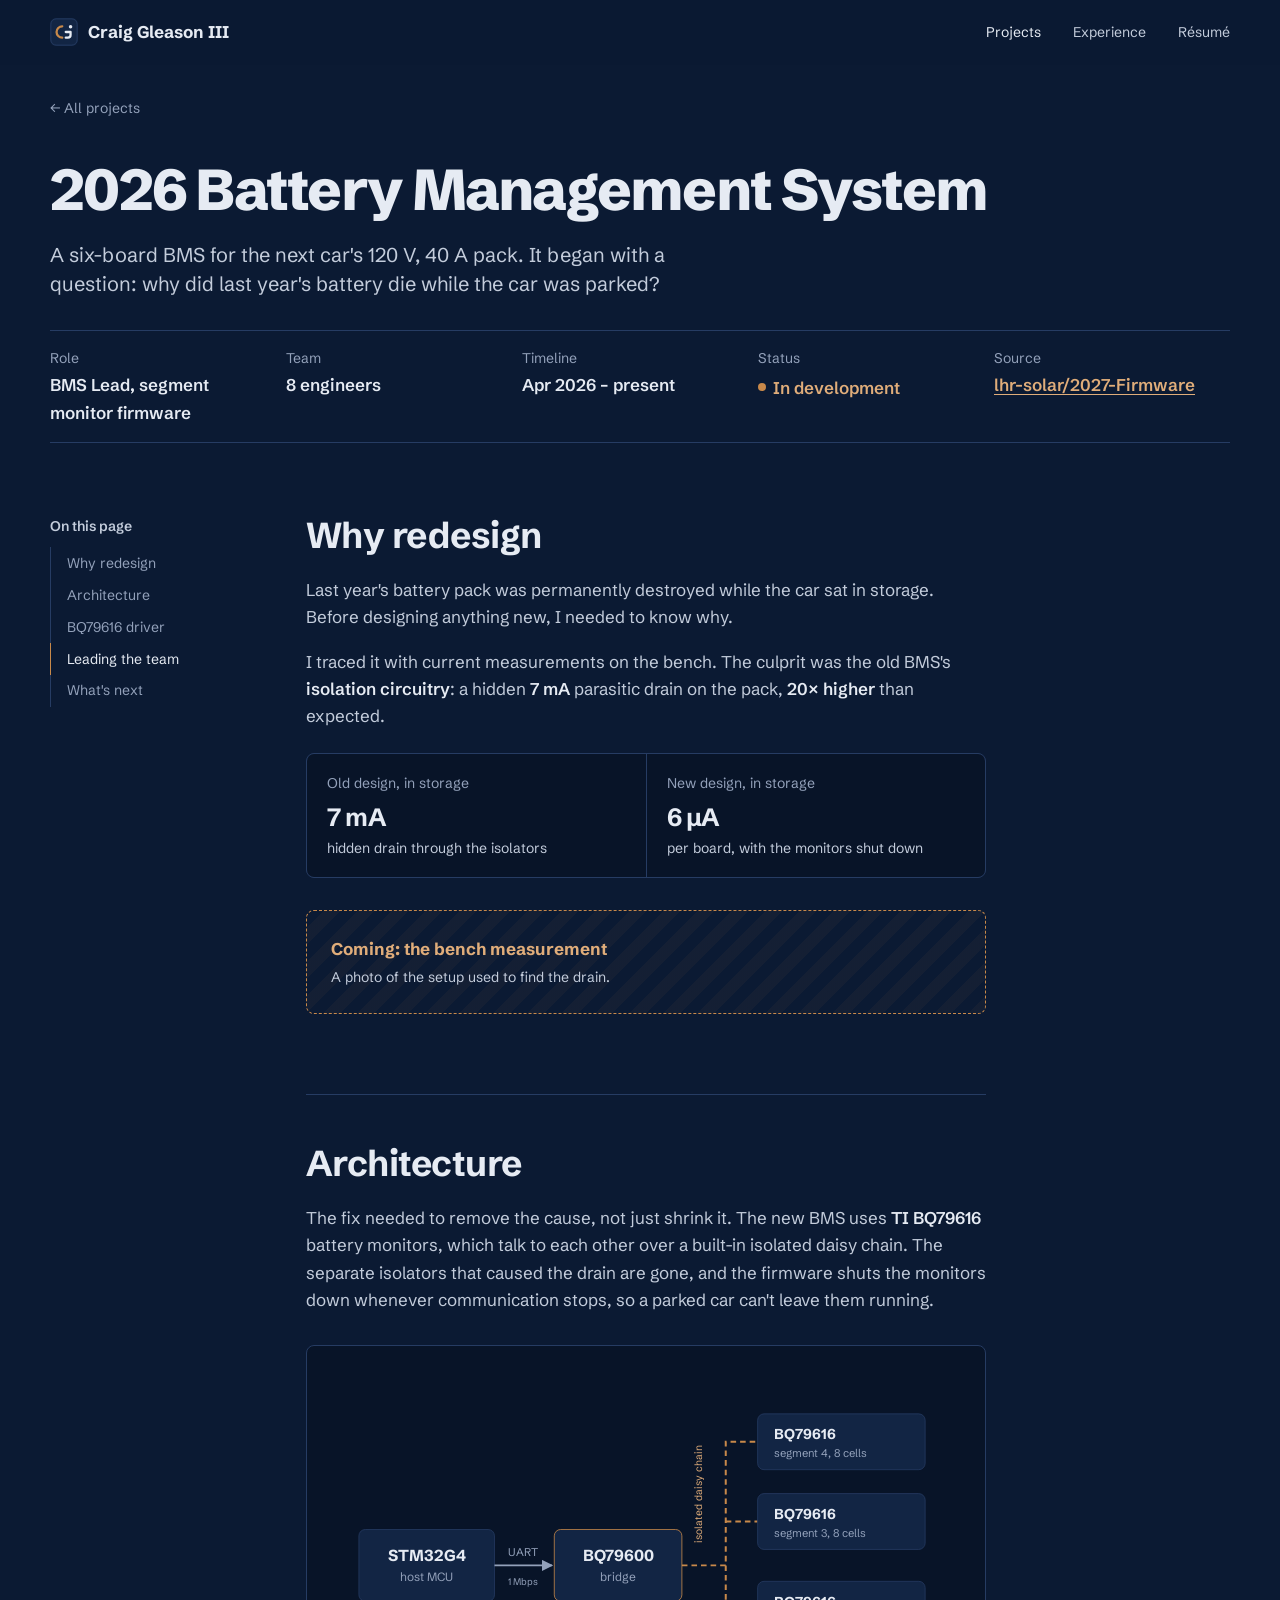
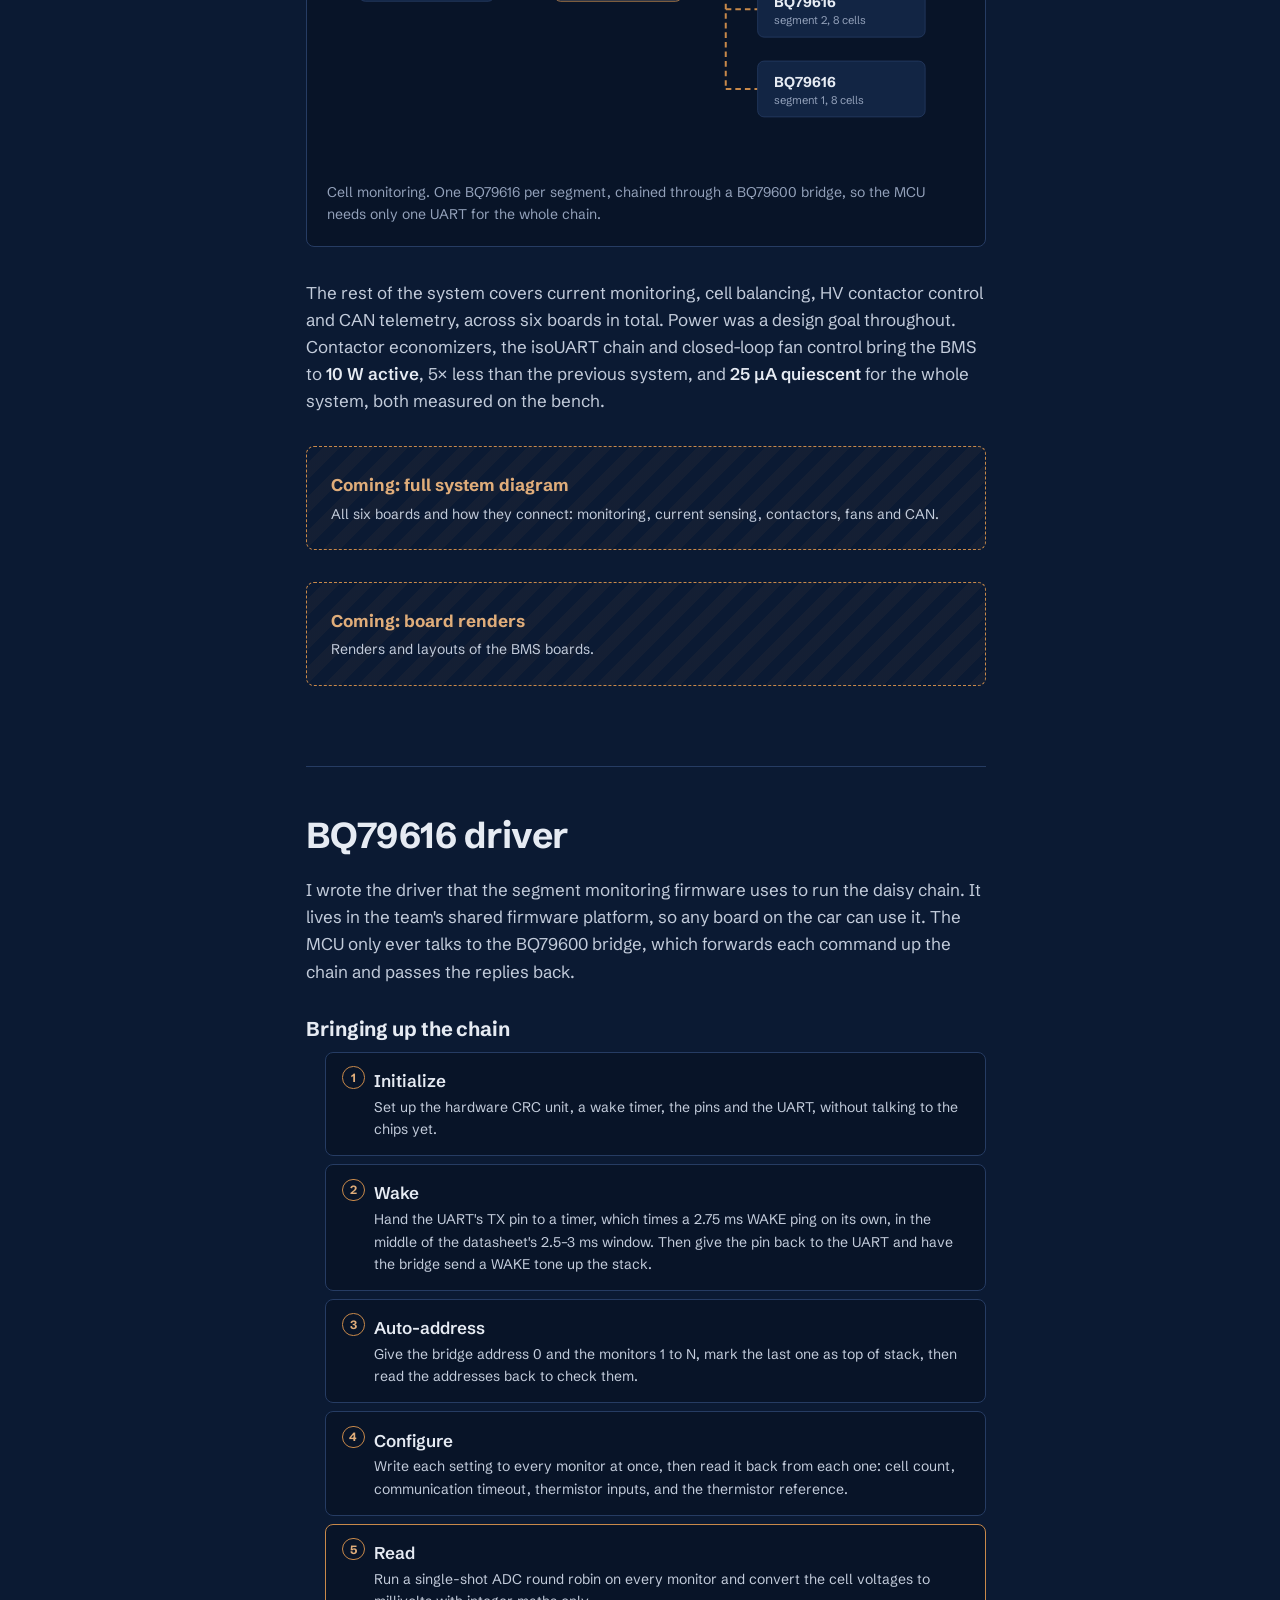
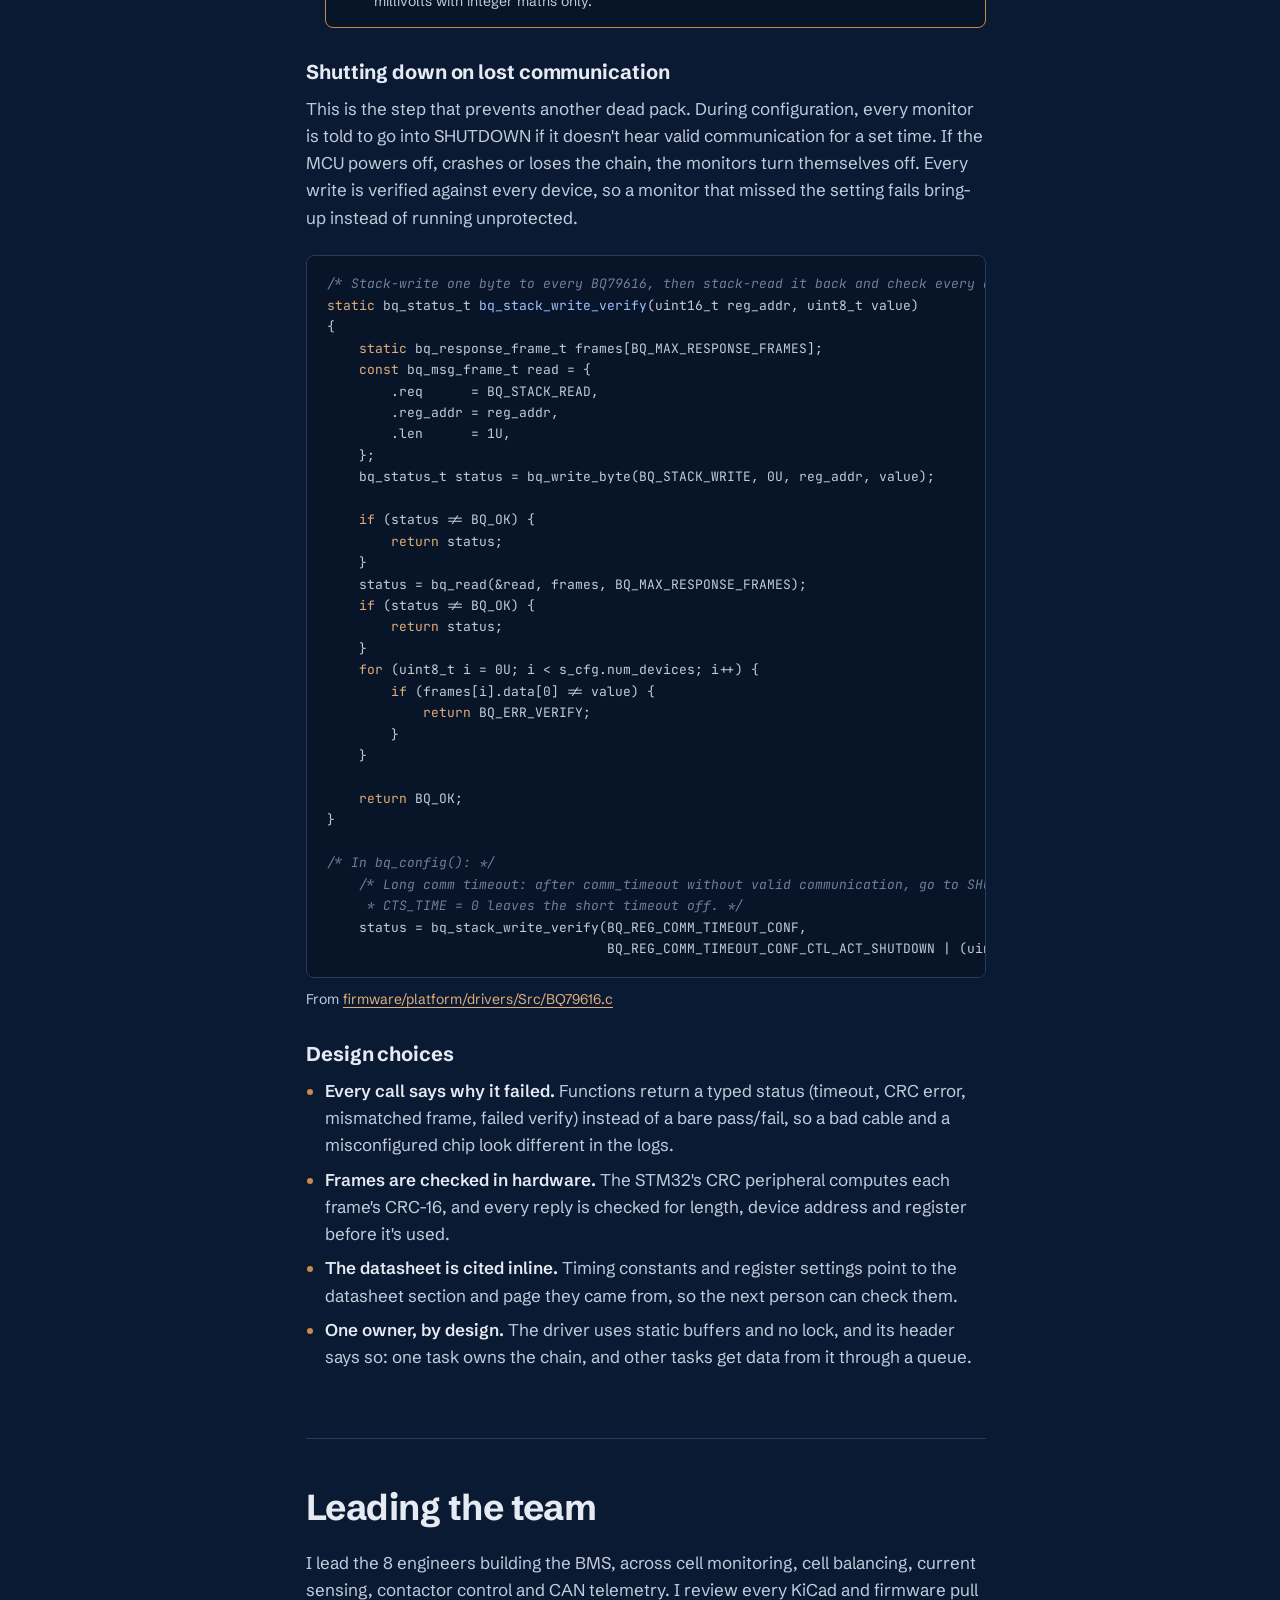
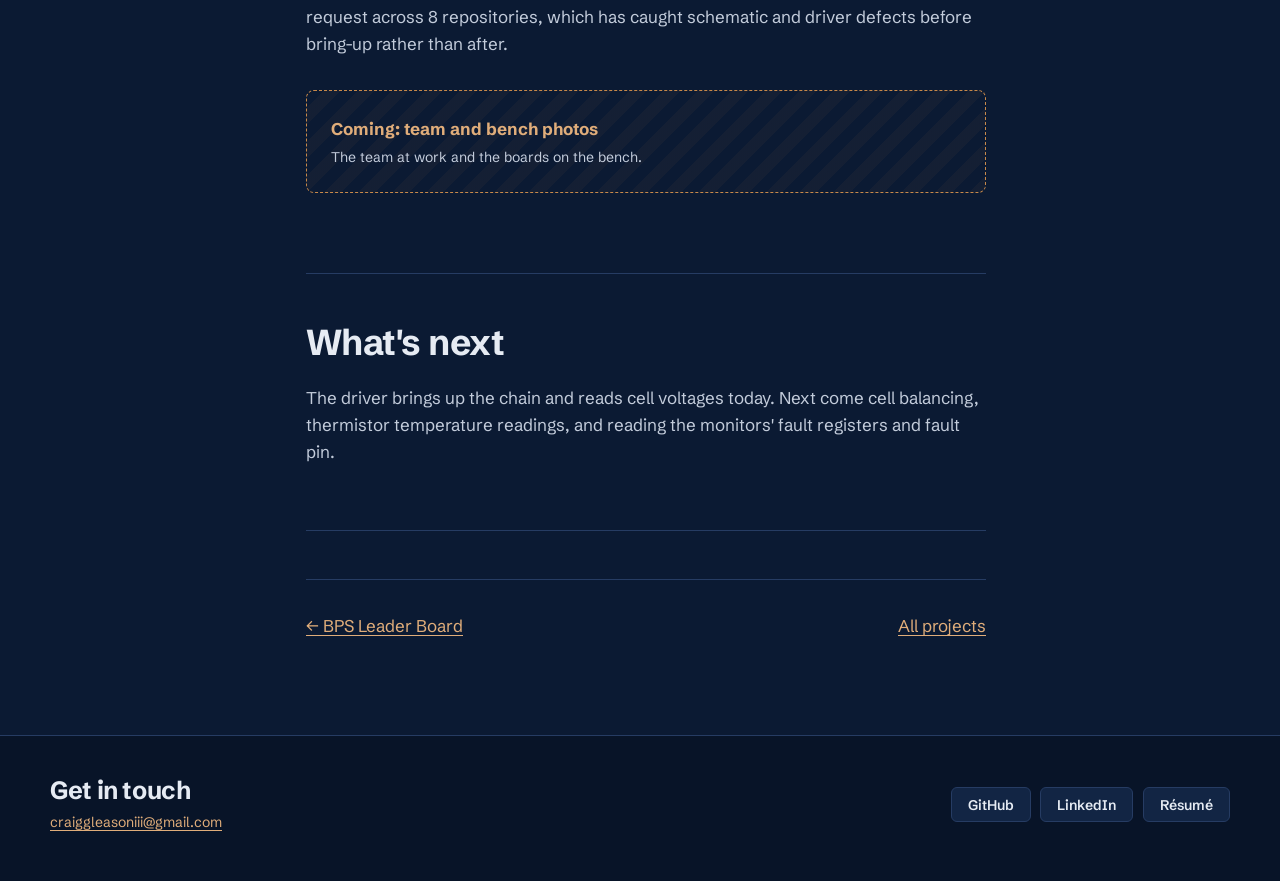
==== projects/bms-2026/index.html @ 53db7109 "Build portfolio site: home, BPS Leader and 2026 BMS pages Static HTML/CSS with no build step. Navy a" ====
<!doctype html>
<html lang="en">
<head>
  <meta charset="utf-8">
  <meta name="viewport" content="width=device-width, initial-scale=1">
  <title>2026 Battery Management System, Craig Gleason III</title>
  <meta name="description" content="A six-board battery management system for Longhorn Racing Solar's 120 V, 40 A pack, led by Craig Gleason III, including the BQ79616 daisy-chain driver for the segment monitoring boards.">
  <meta name="theme-color" content="#0b1a33">
  <link rel="icon" href="/assets/favicon.svg" type="image/svg+xml">
  <meta property="og:title" content="2026 Battery Management System">
  <meta property="og:description" content="Six-board BMS for a 120 V, 40 A solar car pack, and the parasitic drain that killed the last one.">
  <link rel="preconnect" href="https://fonts.googleapis.com">
  <link rel="preconnect" href="https://fonts.gstatic.com" crossorigin>
  <link href="https://fonts.googleapis.com/css2?family=Schibsted+Grotesk:wght@400;500;600;700;800&family=JetBrains+Mono:wght@400;500&display=swap" rel="stylesheet">
  <link rel="stylesheet" href="/assets/css/site.css">
</head>
<body>
<a class="skip" href="#main">Skip to content</a>

<header class="site-head">
  <div class="wrap">
    <a class="mark" href="/" aria-label="Craig Gleason III, home">
      <svg viewBox="0 0 32 32" aria-hidden="true"><rect width="32" height="32" rx="7" fill="#122544"/><rect x="1" y="1" width="30" height="30" rx="6" fill="none" stroke="#263c63"/><path d="M14 9.5a6.5 6.5 0 1 0 0 13" fill="none" stroke="#c8894a" stroke-width="2.6" stroke-linecap="round"/><path d="M18 16h5.5v3.5a3 3 0 0 1-3 3H18" fill="none" stroke="#e6ebf3" stroke-width="2.6" stroke-linecap="round" stroke-linejoin="round"/><circle cx="23.5" cy="10" r="2" fill="#e6ebf3"/></svg>
      <span>Craig Gleason III</span>
    </a>
    <nav class="site-nav" aria-label="Main">
      <a href="/#projects" aria-current="page">Projects</a>
      <a href="/#experience">Experience</a>
      <a href="/assets/docs/Craig_Gleason_Resume.pdf">Résumé</a>
    </nav>
  </div>
</header>

<main id="main" class="wrap">
  <p class="crumb"><a href="/#projects">← All projects</a></p>

  <header class="p-head">
    <h1>2026 Battery Management System</h1>
    <p class="lede">A six-board BMS for the next car's 120 V, 40 A pack. It began with a question: why did last year's battery die while the car was parked?</p>
    <dl class="facts">
      <div><dt>Role</dt><dd>BMS Lead, segment monitor firmware</dd></div>
      <div><dt>Team</dt><dd>8 engineers</dd></div>
      <div><dt>Timeline</dt><dd>Apr 2026 – present</dd></div>
      <div><dt>Status</dt><dd><span class="status">In development</span></dd></div>
      <div><dt>Source</dt><dd><a href="https://github.com/lhr-solar/2027-Firmware/tree/dev/PLAT-bq79616-driver/firmware">lhr-solar/2027-Firmware</a></dd></div>
    </dl>
  </header>

  <div class="p-body">
    <aside class="toc" aria-label="On this page">
      <nav>
        <p>On this page</p>
        <ol>
          <li><a href="#why">Why redesign</a></li>
          <li><a href="#architecture">Architecture</a></li>
          <li><a href="#driver">BQ79616 driver</a></li>
          <li><a href="#leading">Leading the team</a></li>
          <li><a href="#next">What's next</a></li>
        </ol>
      </nav>
    </aside>

    <article class="prose">
      <section id="why">
        <h2>Why redesign</h2>
        <p>Last year's battery pack was permanently destroyed while the car sat in storage. Before designing anything new, I needed to know why.</p>
        <p>I traced it with current measurements on the bench. The culprit was the old BMS's <strong>isolation circuitry</strong>: a hidden <strong>7 mA</strong> parasitic drain on the pack, <strong>20× higher</strong> than expected.</p>
        <dl class="compare">
          <div><dt>Old design, in storage</dt><dd>7 mA<small>hidden drain through the isolators</small></dd></div>
          <div><dt>New design, in storage</dt><dd>6 µA<small>per board, with the monitors shut down</small></dd></div>
        </dl>
        <div class="todo"><b>Coming: the bench measurement</b><p>A photo of the setup used to find the drain.</p></div>
      </section>

      <section id="architecture">
        <h2>Architecture</h2>
        <p>The fix needed to remove the cause, not just shrink it. The new BMS uses <strong>TI BQ79616</strong> battery monitors, which talk to each other over a built-in isolated daisy chain. The separate isolators that caused the drain are gone, and the firmware shuts the monitors down whenever communication stops, so a parked car can't leave them running.</p>

        <figure class="diagram">
          <svg viewBox="0 0 800 500" role="img" aria-labelledby="chain-t">
            <title id="chain-t">An STM32G4 host MCU talks UART to a BQ79600 bridge. The bridge drives an isolated daisy chain of four BQ79616 monitors, one per eight-cell segment.</title>
            <defs><marker id="ah2" viewBox="0 0 10 10" refX="9" refY="5" markerWidth="7" markerHeight="7" orient="auto"><path d="M0 0L10 5L0 10z" fill="#93a1ba"/></marker></defs>
            <g font-family="Schibsted Grotesk, sans-serif" fill="#e6ebf3">
              <rect x="40" y="205" width="170" height="90" rx="8" fill="#122544" stroke="#263c63"/>
              <text x="125" y="245" text-anchor="middle" font-size="20" font-weight="700">STM32G4</text>
              <text x="125" y="270" text-anchor="middle" font-size="15" fill="#93a1ba">host MCU</text>
              <line x1="210" y1="250" x2="282" y2="250" stroke="#93a1ba" stroke-width="2" marker-end="url(#ah2)"/>
              <text x="246" y="238" text-anchor="middle" font-size="14" fill="#93a1ba">UART</text>
              <text x="246" y="275" text-anchor="middle" font-size="12" fill="#93a1ba">1 Mbps</text>
              <rect x="285" y="205" width="160" height="90" rx="8" fill="#122544" stroke="#c8894a"/>
              <text x="365" y="245" text-anchor="middle" font-size="20" font-weight="700">BQ79600</text>
              <text x="365" y="270" text-anchor="middle" font-size="15" fill="#93a1ba">bridge</text>
              <path d="M445 250 H500 V95 H540 M500 195 H540 M500 305 H540 M500 405 H540 M500 250 V405" fill="none" stroke="#c8894a" stroke-width="2.5" stroke-dasharray="7 5"/>
              <text x="470" y="160" text-anchor="middle" font-size="13" fill="#e0ad7a" transform="rotate(-90 470 160)">isolated daisy chain</text>
              <rect x="540" y="60" width="210" height="70" rx="8" fill="#122544" stroke="#263c63"/><text x="560" y="92" font-size="18" font-weight="700">BQ79616</text><text x="560" y="114" font-size="14" fill="#93a1ba">segment 4, 8 cells</text>
              <rect x="540" y="160" width="210" height="70" rx="8" fill="#122544" stroke="#263c63"/><text x="560" y="192" font-size="18" font-weight="700">BQ79616</text><text x="560" y="214" font-size="14" fill="#93a1ba">segment 3, 8 cells</text>
              <rect x="540" y="270" width="210" height="70" rx="8" fill="#122544" stroke="#263c63"/><text x="560" y="302" font-size="18" font-weight="700">BQ79616</text><text x="560" y="324" font-size="14" fill="#93a1ba">segment 2, 8 cells</text>
              <rect x="540" y="370" width="210" height="70" rx="8" fill="#122544" stroke="#263c63"/><text x="560" y="402" font-size="18" font-weight="700">BQ79616</text><text x="560" y="424" font-size="14" fill="#93a1ba">segment 1, 8 cells</text>
            </g>
          </svg>
          <figcaption>Cell monitoring. One BQ79616 per segment, chained through a BQ79600 bridge, so the MCU needs only one UART for the whole chain.</figcaption>
        </figure>

        <p>The rest of the system covers current monitoring, cell balancing, HV contactor control and CAN telemetry, across six boards in total. Power was a design goal throughout. Contactor economizers, the isoUART chain and closed-loop fan control bring the BMS to <strong>10 W active</strong>, 5× less than the previous system, and <strong>25 µA quiescent</strong> for the whole system, both measured on the bench.</p>

        <div class="todo"><b>Coming: full system diagram</b><p>All six boards and how they connect: monitoring, current sensing, contactors, fans and CAN.</p></div>
        <div class="todo"><b>Coming: board renders</b><p>Renders and layouts of the BMS boards.</p></div>
      </section>

      <section id="driver">
        <h2>BQ79616 driver</h2>
        <p>I wrote the driver that the segment monitoring firmware uses to run the daisy chain. It lives in the team's shared firmware platform, so any board on the car can use it. The MCU only ever talks to the BQ79600 bridge, which forwards each command up the chain and passes the replies back.</p>

        <h3>Bringing up the chain</h3>
        <ol class="flow">
          <li><b>Initialize</b>Set up the hardware CRC unit, a wake timer, the pins and the UART, without talking to the chips yet.</li>
          <li><b>Wake</b>Hand the UART's TX pin to a timer, which times a 2.75 ms WAKE ping on its own, in the middle of the datasheet's 2.5–3 ms window. Then give the pin back to the UART and have the bridge send a WAKE tone up the stack.</li>
          <li><b>Auto-address</b>Give the bridge address 0 and the monitors 1 to N, mark the last one as top of stack, then read the addresses back to check them.</li>
          <li><b>Configure</b>Write each setting to every monitor at once, then read it back from each one: cell count, communication timeout, thermistor inputs, and the thermistor reference.</li>
          <li class="end"><b>Read</b>Run a single-shot ADC round robin on every monitor and convert the cell voltages to millivolts with integer maths only.</li>
        </ol>

        <h3>Shutting down on lost communication</h3>
        <p>This is the step that prevents another dead pack. During configuration, every monitor is told to go into SHUTDOWN if it doesn't hear valid communication for a set time. If the MCU powers off, crashes or loses the chain, the monitors turn themselves off. Every write is verified against every device, so a monitor that missed the setting fails bring-up instead of running unprotected.</p>

        <pre class="code" aria-label="C code: bq_stack_write_verify and the comm timeout setting"><code><span class="c">/* Stack-write one byte to every BQ79616, then stack-read it back and check every device took it */</span>
<span class="k">static</span> bq_status_t <span class="f">bq_stack_write_verify</span>(uint16_t reg_addr, uint8_t value)
{
    <span class="k">static</span> bq_response_frame_t frames[BQ_MAX_RESPONSE_FRAMES];
    <span class="k">const</span> bq_msg_frame_t read = {
        .req      = BQ_STACK_READ,
        .reg_addr = reg_addr,
        .len      = 1U,
    };
    bq_status_t status = bq_write_byte(BQ_STACK_WRITE, 0U, reg_addr, value);

    <span class="k">if</span> (status != BQ_OK) {
        <span class="k">return</span> status;
    }
    status = bq_read(&amp;read, frames, BQ_MAX_RESPONSE_FRAMES);
    <span class="k">if</span> (status != BQ_OK) {
        <span class="k">return</span> status;
    }
    <span class="k">for</span> (uint8_t i = 0U; i &lt; s_cfg.num_devices; i++) {
        <span class="k">if</span> (frames[i].data[0] != value) {
            <span class="k">return</span> BQ_ERR_VERIFY;
        }
    }

    <span class="k">return</span> BQ_OK;
}

<span class="c">/* In bq_config(): */</span>
    <span class="c">/* Long comm timeout: after comm_timeout without valid communication, go to SHUTDOWN.
     * CTS_TIME = 0 leaves the short timeout off. */</span>
    status = bq_stack_write_verify(BQ_REG_COMM_TIMEOUT_CONF,
                                   BQ_REG_COMM_TIMEOUT_CONF_CTL_ACT_SHUTDOWN | (uint8_t)comm_timeout);</code></pre>
        <p class="code-src">From <a href="https://github.com/lhr-solar/2027-Firmware/blob/dev/PLAT-bq79616-driver/firmware/platform/drivers/Src/BQ79616.c">firmware/platform/drivers/Src/BQ79616.c</a></p>

        <h3>Design choices</h3>
        <ul>
          <li><strong>Every call says why it failed.</strong> Functions return a typed status (timeout, CRC error, mismatched frame, failed verify) instead of a bare pass/fail, so a bad cable and a misconfigured chip look different in the logs.</li>
          <li><strong>Frames are checked in hardware.</strong> The STM32's CRC peripheral computes each frame's CRC-16, and every reply is checked for length, device address and register before it's used.</li>
          <li><strong>The datasheet is cited inline.</strong> Timing constants and register settings point to the datasheet section and page they came from, so the next person can check them.</li>
          <li><strong>One owner, by design.</strong> The driver uses static buffers and no lock, and its header says so: one task owns the chain, and other tasks get data from it through a queue.</li>
        </ul>
      </section>

      <section id="leading">
        <h2>Leading the team</h2>
        <p>I lead the 8 engineers building the BMS, across cell monitoring, cell balancing, current sensing, contactor control and CAN telemetry. I review every KiCad and firmware pull request across 8 repositories, which has caught schematic and driver defects before bring-up rather than after.</p>
        <div class="todo"><b>Coming: team and bench photos</b><p>The team at work and the boards on the bench.</p></div>
      </section>

      <section id="next">
        <h2>What's next</h2>
        <p>The driver brings up the chain and reads cell voltages today. Next come cell balancing, thermistor temperature readings, and reading the monitors' fault registers and fault pin.</p>
      </section>

      <nav class="next-proj" aria-label="More projects">
        <a href="/projects/bps-leader/">← BPS Leader Board</a>
        <a href="/#projects">All projects</a>
      </nav>
    </article>
  </div>
</main>

<footer class="site-foot">
  <div class="wrap">
    <div>
      <h2>Get in touch</h2>
      <p><a href="mailto:craiggleasoniii@gmail.com">craiggleasoniii@gmail.com</a></p>
    </div>
    <div class="actions">
      <a class="btn" href="https://github.com/CraigGleason7">GitHub</a>
      <a class="btn" href="https://www.linkedin.com/in/craigiii/">LinkedIn</a>
      <a class="btn" href="/assets/docs/Craig_Gleason_Resume.pdf">Résumé</a>
    </div>
  </div>
</footer>
<script src="/assets/js/site.js" defer></script>
</body>
</html>
---- assets/css/site.css ----
/* Craig Gleason — portfolio
   Palette: navy solder-mask background, off-white silkscreen text, one copper accent. */

:root {
  --navy-950: #081428;
  --navy-900: #0b1a33;
  --navy-800: #122544;
  --navy-700: #1a2f53;
  --rule: #263c63;
  --ink: #e6ebf3;
  --ink-soft: #c3ccdb;
  --mute: #93a1ba;
  --copper: #c8894a;
  --copper-soft: #e0ad7a;

  --font: "Schibsted Grotesk", system-ui, -apple-system, "Segoe UI", sans-serif;
  --mono: "JetBrains Mono", ui-monospace, "Cascadia Code", Consolas, monospace;

  /* type scale (1.25) */
  --t-sm: 0.875rem;
  --t-base: 1.0625rem;
  --t-md: 1.25rem;
  --t-lg: 1.5625rem;
  --t-xl: 2.25rem;
  --t-xxl: clamp(2.6rem, 6vw, 4.6rem);

  --measure: 68ch;
  --gutter: clamp(1rem, 4vw, 2.5rem);
  --wide: 1180px;
  color-scheme: dark;
}

*, *::before, *::after { box-sizing: border-box; }

html { -webkit-text-size-adjust: 100%; scroll-behavior: smooth; scroll-padding-top: 5rem; }
@media (prefers-reduced-motion: reduce) { html { scroll-behavior: auto; } }

body {
  margin: 0;
  background: var(--navy-900);
  color: var(--ink);
  font-family: var(--font);
  font-size: var(--t-base);
  line-height: 1.6;
  font-feature-settings: "ss01";
  -webkit-font-smoothing: antialiased;
}

img { max-width: 100%; height: auto; display: block; }

a { color: var(--copper-soft); text-decoration-thickness: 1px; text-underline-offset: 0.2em; }
a:hover { color: var(--ink); }

:focus-visible { outline: 2px solid var(--copper); outline-offset: 3px; border-radius: 2px; }

h1, h2, h3 { line-height: 1.15; font-weight: 700; letter-spacing: -0.015em; margin: 0; }
h2 { font-size: var(--t-xl); }
h3 { font-size: var(--t-md); letter-spacing: -0.005em; }
p { margin: 0 0 1em; }

.wrap { width: min(var(--wide), 100% - 2 * var(--gutter)); margin-inline: auto; }

.skip { position: absolute; left: -999px; }
.skip:focus { left: 1rem; top: 1rem; z-index: 10; background: var(--navy-800); padding: .5rem 1rem; }

/* ---------- Header ---------- */
.site-head {
  position: sticky; top: 0; z-index: 5;
  background: color-mix(in srgb, var(--navy-900) 88%, transparent);
  backdrop-filter: blur(8px);
  border-bottom: 1px solid transparent;
}
.site-head.is-scrolled { border-bottom-color: var(--rule); }
.site-head .wrap { display: flex; align-items: center; justify-content: space-between; height: 4rem; gap: 1rem; }
.mark { display: flex; align-items: center; gap: .6rem; color: var(--ink); text-decoration: none; font-weight: 700; }
.mark svg { width: 28px; height: 28px; flex: none; }
.mark span { white-space: nowrap; }
.site-nav { display: flex; gap: clamp(.9rem, 3vw, 2rem); font-size: var(--t-sm); }
.site-nav a { color: var(--ink-soft); text-decoration: none; }
.site-nav a:hover, .site-nav a[aria-current] { color: var(--ink); }
@media (max-width: 520px) { .mark span { display: none; } }

/* ---------- Buttons ---------- */
.actions { display: flex; flex-wrap: wrap; gap: .6rem; }
.btn {
  display: inline-flex; align-items: center; gap: .5rem;
  padding: .6rem 1rem; border-radius: 6px;
  border: 1px solid var(--rule); color: var(--ink); text-decoration: none;
  font-size: var(--t-sm); font-weight: 600; line-height: 1;
  background: var(--navy-800);
}
.btn:hover { border-color: var(--mute); color: var(--ink); }
.btn--primary { background: var(--copper); border-color: var(--copper); color: var(--navy-950); }
.btn--primary:hover { background: var(--copper-soft); border-color: var(--copper-soft); color: var(--navy-950); }
.btn svg { width: 16px; height: 16px; }

/* ---------- Home: hero ---------- */
.hero { position: relative; overflow: hidden; padding: clamp(3rem, 8vw, 6rem) 0 clamp(2.5rem, 6vw, 4.5rem); }
.hero .wrap { display: grid; grid-template-columns: minmax(0, 1fr); gap: 2.5rem; }
.hero h1 { font-size: var(--t-xxl); font-weight: 800; letter-spacing: -0.035em; line-height: 1; }
.hero .lede { font-size: var(--t-md); color: var(--ink-soft); max-width: 34ch; margin: 1.25rem 0 2rem; line-height: 1.45; }
.hero-board { margin: 0; }
.hero-board img { border-radius: 10px; box-shadow: 0 30px 80px -20px #000a; }
.hero-board figcaption { font-size: var(--t-sm); color: var(--mute); margin-top: .75rem; }

@media (min-width: 900px) {
  .hero .wrap { grid-template-columns: 5fr 7fr; align-items: center; }
  /* the render bleeds past the right edge of the content column */
  .hero-board { margin-right: calc(-1 * max(var(--gutter), (100vw - var(--wide)) / 2)); }
  .hero-board img { border-radius: 10px 0 0 10px; }
  .hero-board figcaption { padding-left: .25rem; }
}

.proof { border-top: 1px solid var(--rule); border-bottom: 1px solid var(--rule); }
.proof ul { list-style: none; margin: 0; padding: 0; display: grid; grid-template-columns: repeat(auto-fit, minmax(220px, 1fr)); }
.proof li { padding: 1.25rem 1.25rem 1.25rem 0; color: var(--ink-soft); font-size: var(--t-sm); line-height: 1.45; }
.proof li + li { border-left: 1px solid var(--rule); padding-left: 1.25rem; }
.proof strong { display: block; color: var(--ink); font-size: var(--t-lg); font-weight: 700; letter-spacing: -0.02em; margin-bottom: .2rem; }
@media (max-width: 960px) {
  .proof li + li { border-left: 0; padding-left: 0; }
  .proof li { border-top: 1px solid var(--rule); }
  .proof li:first-child { border-top: 0; }
  .proof ul { grid-template-columns: repeat(2, 1fr); column-gap: 1.25rem; }
  .proof li:nth-child(2) { border-top: 0; }
}
@media (max-width: 520px) { .proof ul { grid-template-columns: 1fr; } .proof li:nth-child(2) { border-top: 1px solid var(--rule); } }

/* ---------- Sections ---------- */
.section { padding: clamp(3.5rem, 8vw, 6rem) 0 0; }
.section:last-of-type { padding-bottom: clamp(3.5rem, 8vw, 6rem); }
.section-head { display: flex; align-items: baseline; justify-content: space-between; gap: 1rem; margin-bottom: 2rem; }
.section-head p { color: var(--mute); margin: 0; font-size: var(--t-sm); }

/* project features */
.project { display: grid; gap: 1.75rem; padding: 2.25rem 0; border-top: 1px solid var(--rule); }
.project:first-of-type { border-top: 0; padding-top: 0; }
.project-media { display: block; border-radius: 8px; overflow: hidden; background: var(--navy-800); border: 1px solid var(--rule); }
.project-media img { width: 100%; aspect-ratio: 16 / 10; object-fit: cover; transition: transform .4s ease; }
.project-media:hover img { transform: scale(1.02); }
@media (prefers-reduced-motion: reduce) { .project-media img { transition: none; } .project-media:hover img { transform: none; } }
.project h3 { font-size: var(--t-lg); margin-bottom: .35rem; }
.project h3 a { color: var(--ink); text-decoration: none; }
.project h3 a:hover { color: var(--copper-soft); }
.project .sub { color: var(--mute); font-size: var(--t-sm); margin-bottom: 1rem; }
.project ul.points { padding-left: 1.1rem; margin: 0 0 1.25rem; color: var(--ink-soft); }
.project ul.points li { margin-bottom: .4rem; }
.project ul.points li::marker { color: var(--copper); }
.tags { display: flex; flex-wrap: wrap; gap: .4rem; list-style: none; padding: 0; margin: 0 0 1.25rem; }
.tags li { font-size: .8125rem; color: var(--ink-soft); background: var(--navy-800); border: 1px solid var(--rule); border-radius: 4px; padding: .15rem .5rem; }
.more { font-weight: 600; }
@media (min-width: 860px) {
  .project { grid-template-columns: 6fr 5fr; gap: 3rem; align-items: center; }
  .project:nth-of-type(even) .project-media { order: 2; }
}

.also { margin-top: 1rem; padding: 1.25rem 1.5rem; border: 1px dashed var(--rule); border-radius: 8px; color: var(--ink-soft); font-size: var(--t-sm); }
.also p { margin: 0; }

/* experience timeline */
.timeline { list-style: none; margin: 0; padding: 0; }
.timeline li { display: grid; gap: .25rem 2rem; padding: 1.5rem 0; border-top: 1px solid var(--rule); }
.timeline li:first-child { border-top: 0; padding-top: 0; }
.timeline .when { color: var(--mute); font-size: var(--t-sm); font-variant-numeric: tabular-nums; }
.timeline h3 { margin-bottom: .15rem; }
.timeline .org { color: var(--ink-soft); margin-bottom: .6rem; }
.timeline p.desc { color: var(--ink-soft); max-width: var(--measure); margin: 0; }
@media (min-width: 760px) { .timeline li { grid-template-columns: 12rem 1fr; } .timeline .when { padding-top: .2rem; } }

/* skills */
.skills { display: grid; gap: 1.5rem; grid-template-columns: repeat(auto-fit, minmax(260px, 1fr)); }
.skills h3 { font-size: var(--t-base); margin-bottom: .6rem; }
.skills p { color: var(--ink-soft); margin: 0; }

/* footer */
.site-foot { border-top: 1px solid var(--rule); margin-top: clamp(3.5rem, 8vw, 6rem); padding: 2.5rem 0 3rem; background: var(--navy-950); }
.site-foot .wrap { display: flex; flex-wrap: wrap; gap: 1.5rem; justify-content: space-between; align-items: center; }
.site-foot h2 { font-size: var(--t-lg); margin-bottom: .35rem; }
.site-foot p { color: var(--mute); margin: 0; font-size: var(--t-sm); }

/* ---------- Project pages ---------- */
.crumb { padding-top: 2rem; font-size: var(--t-sm); }
.crumb a { color: var(--mute); text-decoration: none; }
.crumb a:hover { color: var(--ink); }

.p-head { padding: 1.5rem 0 2.5rem; }
.p-head h1 { font-size: clamp(2.2rem, 5vw, 3.6rem); font-weight: 800; letter-spacing: -0.03em; }
.p-head .lede { font-size: var(--t-md); color: var(--ink-soft); max-width: 52ch; margin: 1rem 0 0; line-height: 1.45; }

.facts { display: grid; grid-template-columns: repeat(auto-fit, minmax(180px, 1fr)); gap: 0; margin: 2rem 0 0; border-top: 1px solid var(--rule); border-bottom: 1px solid var(--rule); }
.facts div { padding: 1rem 1rem 1rem 0; }
.facts dt { color: var(--mute); font-size: var(--t-sm); }
.facts dd { margin: .15rem 0 0; font-weight: 600; }
.status { display: inline-flex; align-items: center; gap: .45rem; color: var(--copper-soft); }
.status::before { content: ""; width: .5rem; height: .5rem; border-radius: 50%; background: var(--copper); }

.p-hero { margin: 0 0 1rem; }
.p-hero img { width: 100%; border-radius: 10px; border: 1px solid var(--rule); }

.p-body { display: grid; grid-template-columns: minmax(0, 1fr); gap: 3rem; padding-top: 2rem; }
.prose { min-width: 0; }
@media (min-width: 1000px) { .p-body { grid-template-columns: 13rem minmax(0, 1fr); } }
.toc { font-size: var(--t-sm); }
.toc ol { list-style: none; margin: 0; padding: 0; border-left: 1px solid var(--rule); }
.toc a { display: block; padding: .3rem 0 .3rem 1rem; color: var(--mute); text-decoration: none; margin-left: -1px; border-left: 1px solid transparent; }
.toc a:hover { color: var(--ink); }
.toc a.is-active { color: var(--ink); border-left-color: var(--copper); }
.toc p { color: var(--ink-soft); font-weight: 600; margin: 0 0 .6rem; }
@media (min-width: 1000px) { .toc nav { position: sticky; top: 6rem; } }
@media (max-width: 999px) { .toc { display: none; } }

.prose { max-width: var(--measure); }
.prose > section { padding-bottom: 3rem; margin-bottom: 3rem; border-bottom: 1px solid var(--rule); }
.prose > section:last-child { border-bottom: 0; }
.prose h2 { font-size: var(--t-xl); margin-bottom: 1.25rem; }
.prose h3 { margin: 2rem 0 .75rem; }
.prose p, .prose li { color: var(--ink-soft); }
.prose strong { color: var(--ink); font-weight: 600; }
.prose ul, .prose ol { padding-left: 1.2rem; margin: 0 0 1.25rem; }
.prose li { margin-bottom: .45rem; }
.prose li::marker { color: var(--copper); }
.prose code { font-family: var(--mono); font-size: .86em; background: var(--navy-800); border: 1px solid var(--rule); border-radius: 4px; padding: .05em .35em; color: var(--ink); }

/* figures may break out wider than the text measure */
.fig { margin: 2rem 0; }
.fig--wide { width: min(100%, 60rem); }
.fig img, .fig .zoom { width: 100%; border-radius: 8px; border: 1px solid var(--rule); background: var(--navy-800); }
.fig figcaption { color: var(--mute); font-size: var(--t-sm); margin-top: .6rem; line-height: 1.5; }
.zoom { display: block; padding: 0; cursor: zoom-in; overflow: hidden; }
.zoom img { border: 0; border-radius: 0; }
.pair { display: grid; gap: 1rem; grid-template-columns: repeat(auto-fit, minmax(240px, 1fr)); align-items: start; }
.pair .fig { margin: 0; }

/* placeholders for content Craig will supply */
.todo {
  margin: 2rem 0; padding: 1.5rem; border: 1px dashed var(--copper); border-radius: 8px;
  background: repeating-linear-gradient(135deg, transparent 0 12px, #c8894a0d 12px 24px);
  color: var(--ink-soft); font-size: var(--t-sm);
}
.todo b { display: block; color: var(--copper-soft); font-size: var(--t-base); margin-bottom: .25rem; }
.todo p { margin: 0; }

/* code */
pre.code {
  margin: 1.5rem 0; padding: 1.1rem 1.25rem; overflow-x: auto;
  background: var(--navy-950); border: 1px solid var(--rule); border-radius: 8px;
  font-family: var(--mono); font-size: .8125rem; line-height: 1.65; color: var(--ink-soft);
  tab-size: 4;
}
pre.code .c { color: #6f7f9c; font-style: italic; }
pre.code .k { color: var(--copper-soft); }
pre.code .f { color: #9ec3ff; }
.code-src { font-size: var(--t-sm); color: var(--mute); margin-top: -.9rem; margin-bottom: 1.5rem; }

/* diagrams */
.diagram { margin: 2rem 0; padding: 1.25rem; border: 1px solid var(--rule); border-radius: 8px; background: var(--navy-950); }
.diagram figcaption { color: var(--mute); font-size: var(--t-sm); margin-top: 1rem; }
.diagram svg { width: 100%; height: auto; display: block; }

/* task ladder */
.ladder { width: 100%; border-collapse: collapse; font-size: var(--t-sm); }
.ladder th, .ladder td { text-align: left; padding: .55rem .6rem; border-bottom: 1px solid var(--rule); vertical-align: top; }
.ladder th { color: var(--mute); font-weight: 500; }
.ladder td { color: var(--ink-soft); }
.ladder td:first-child { font-variant-numeric: tabular-nums; color: var(--ink); width: 3.5rem; }
.ladder tr.hot td { color: var(--ink); }
.ladder tr.hot td:first-child { color: var(--copper-soft); font-weight: 700; }
.ladder-wrap { overflow-x: auto; }

.compare { display: grid; grid-template-columns: 1fr 1fr; gap: 1px; background: var(--rule); border: 1px solid var(--rule); border-radius: 8px; overflow: hidden; margin: 1.5rem 0; }
.compare div { background: var(--navy-950); padding: 1.1rem 1.25rem; }
.compare dt { color: var(--mute); font-size: var(--t-sm); }
.compare dd { margin: .2rem 0 0; font-size: var(--t-lg); font-weight: 700; letter-spacing: -0.02em; }
.compare dd small { display: block; font-size: var(--t-sm); font-weight: 400; color: var(--ink-soft); letter-spacing: 0; }

.next-proj { display: flex; justify-content: space-between; gap: 1rem; flex-wrap: wrap; padding-top: 2rem; border-top: 1px solid var(--rule); }

/* lightbox */
dialog.lightbox { padding: 0; border: 0; background: transparent; max-width: 96vw; max-height: 94vh; overflow: auto; }
dialog.lightbox::backdrop { background: #040b18e8; }
dialog.lightbox img { max-width: none; width: auto; max-height: none; border-radius: 6px; }
dialog.lightbox .fit { max-width: 96vw; max-height: 90vh; cursor: zoom-in; }
dialog.lightbox .close {
  position: fixed; top: 1rem; right: 1rem; z-index: 2;
  background: var(--navy-800); color: var(--ink); border: 1px solid var(--rule); border-radius: 6px;
  font: inherit; font-size: var(--t-sm); padding: .45rem .8rem; cursor: pointer;
}
.hero .hero-meta { color: var(--mute); margin: -1rem 0 2rem; max-width: 40ch; }

/* fault path: a real sequence, so it is numbered */
.flow { list-style: none; counter-reset: step; margin: 2rem 0; padding: 0; display: grid; gap: .5rem; }
.flow li { counter-increment: step; position: relative; padding: .9rem 1rem .9rem 3rem; background: var(--navy-950); border: 1px solid var(--rule); border-radius: 8px; color: var(--ink-soft); font-size: var(--t-sm); margin: 0; }
.flow li::before { content: counter(step); position: absolute; left: 1rem; top: .85rem; width: 1.4rem; height: 1.4rem; border-radius: 50%; border: 1px solid var(--copper); color: var(--copper-soft); font-size: .75rem; font-weight: 700; display: grid; place-items: center; }
.flow li b { display: block; color: var(--ink); font-size: var(--t-base); font-weight: 600; margin-bottom: .1rem; }
.flow li.end { border-color: var(--copper); }
.prose pre code { background: none; border: 0; padding: 0; font-size: inherit; color: inherit; border-radius: 0; }
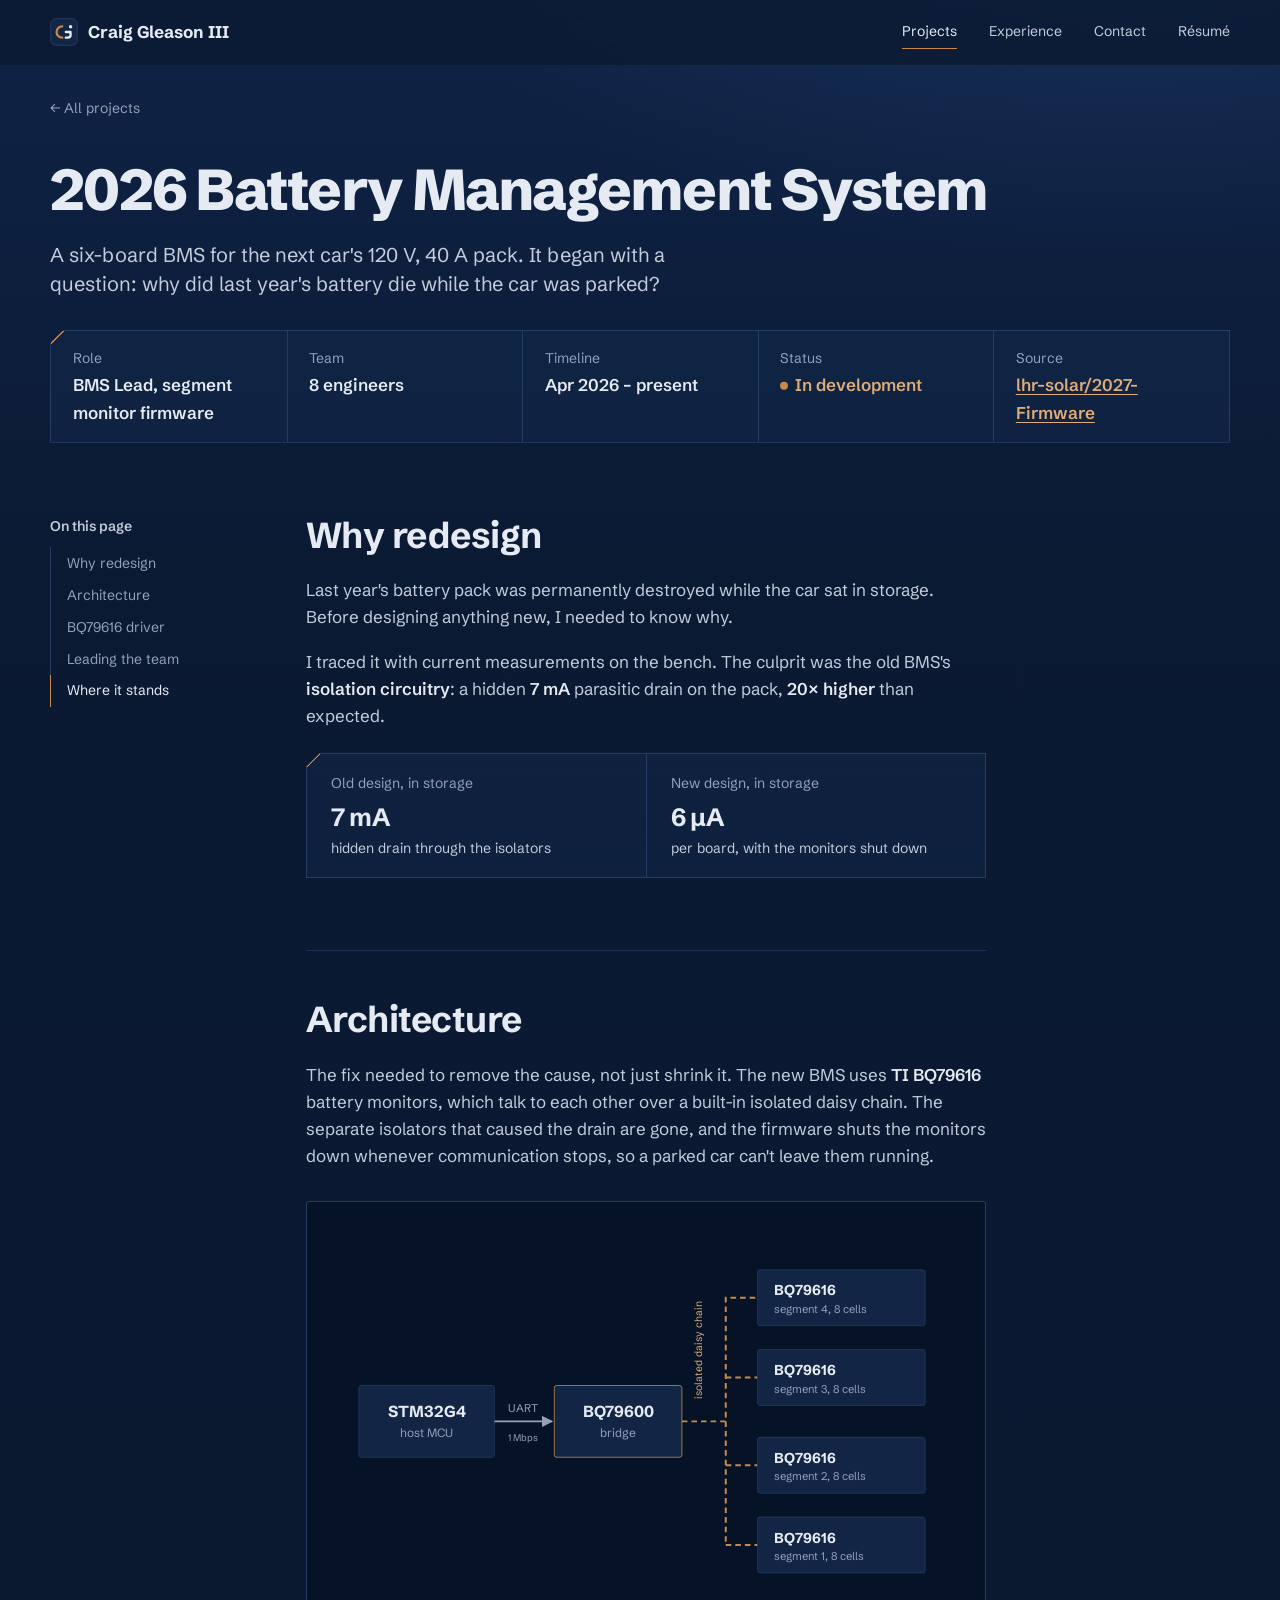
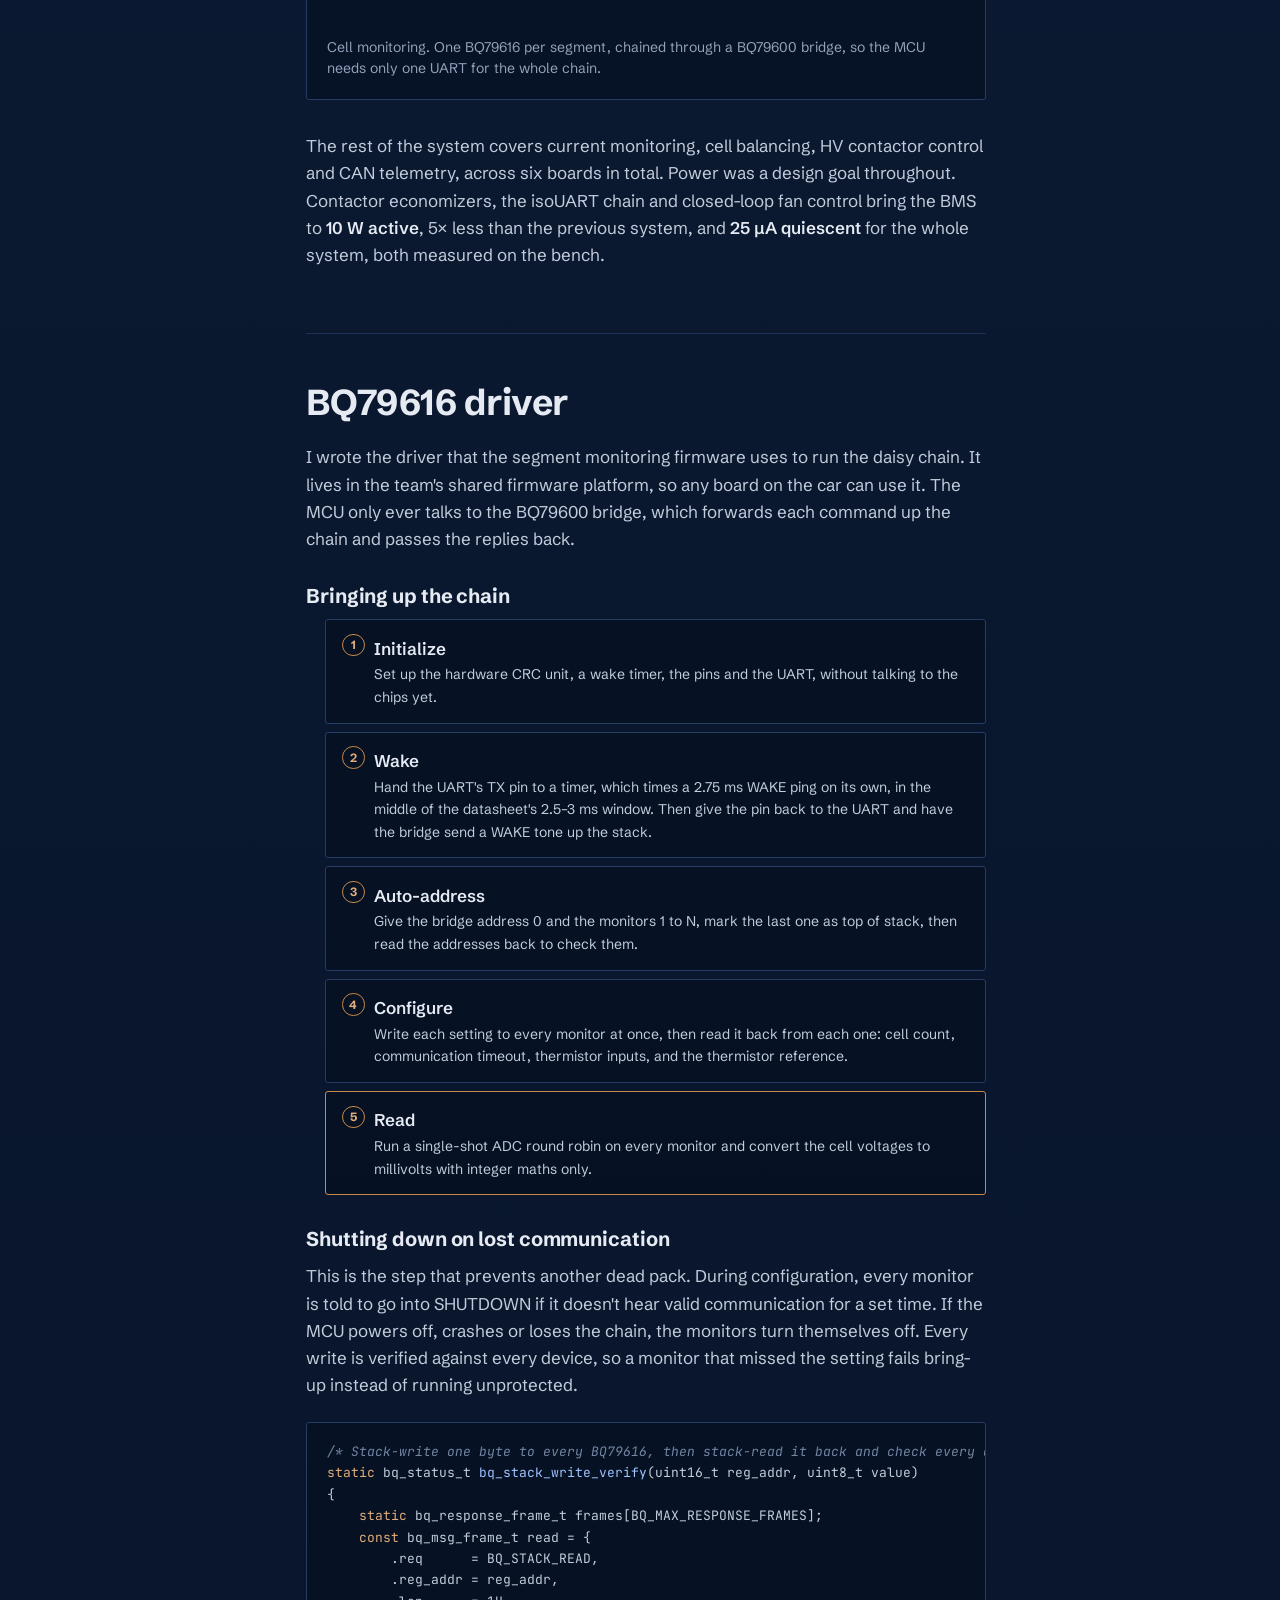
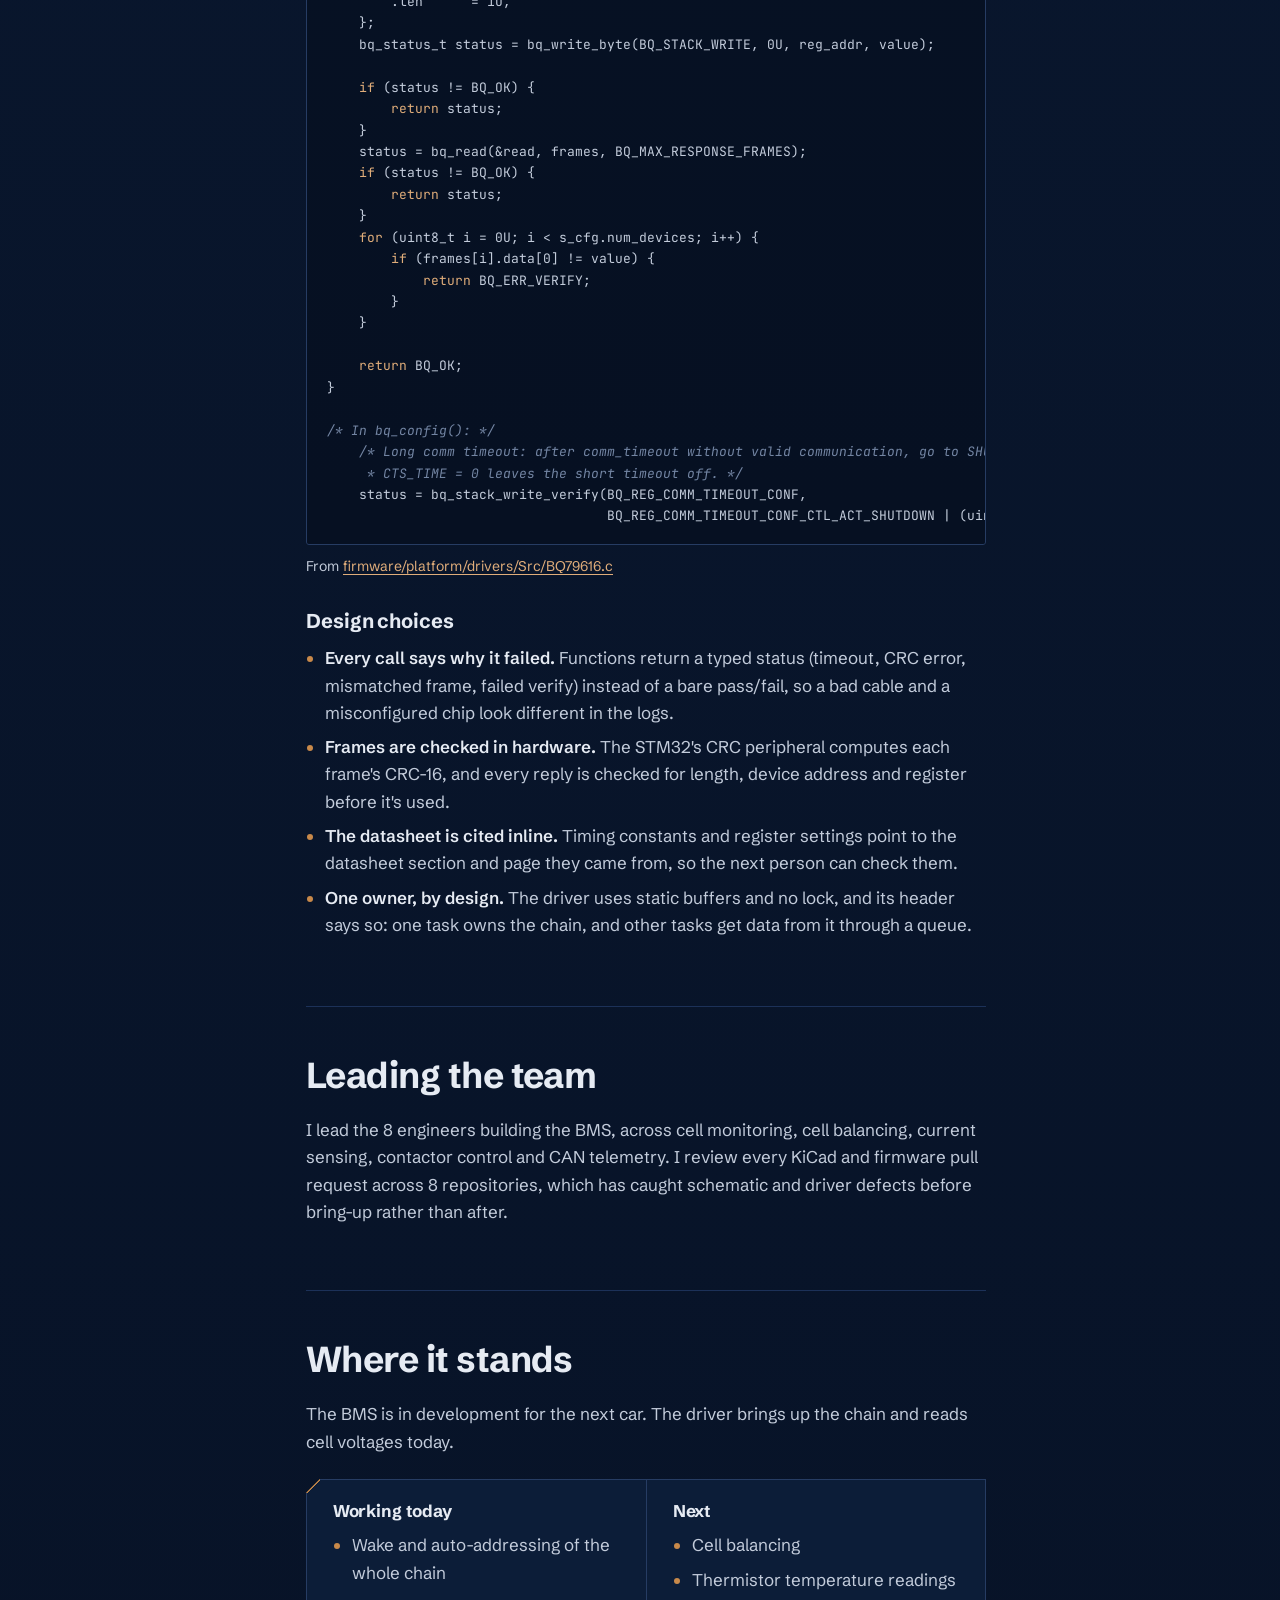
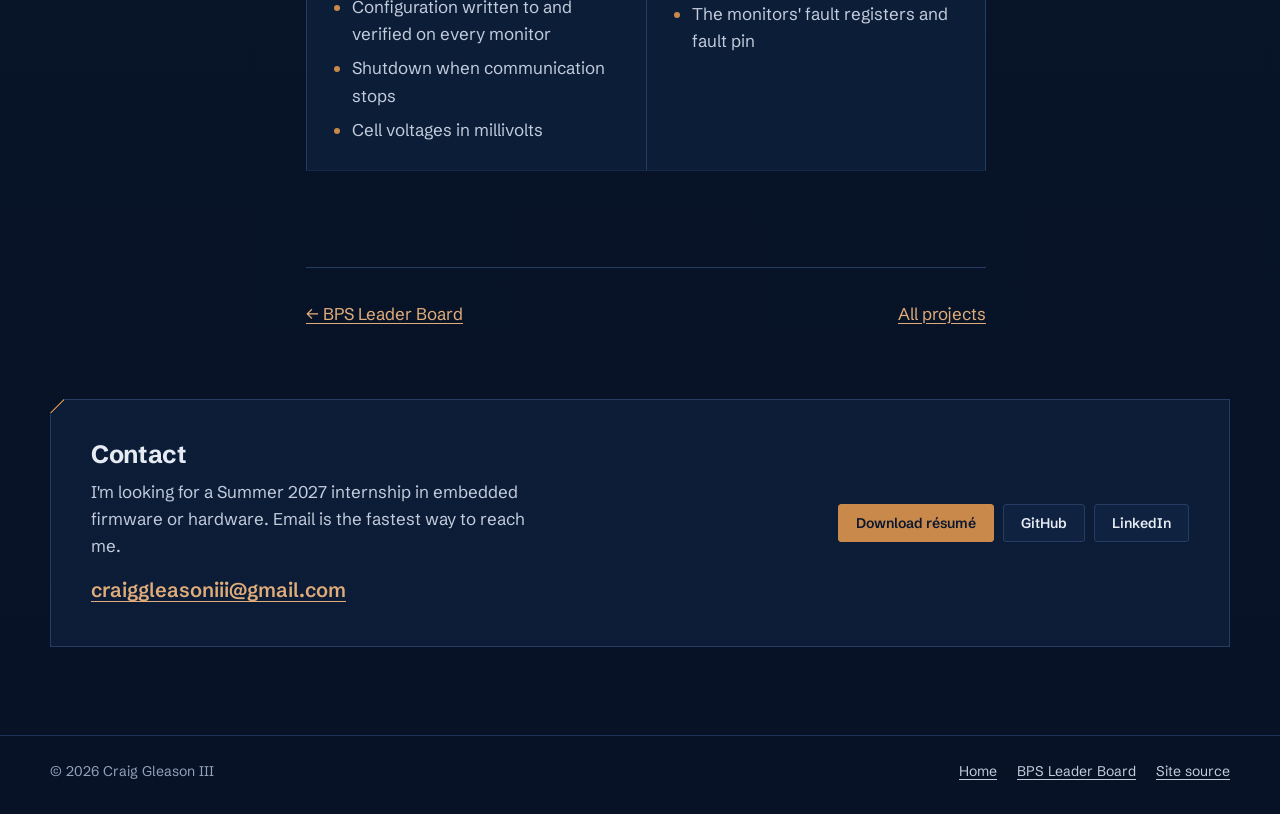
==== commit 1359ee30: "Rev 2: finished look, panel text boxes, background gradient Design - Add a slight gradient to the na" ====
--- a/projects/bms-2026/index.html
+++ b/projects/bms-2026/index.html
@@ -9,6 +9,8 @@
   <link rel="icon" href="/assets/favicon.svg" type="image/svg+xml">
   <meta property="og:title" content="2026 Battery Management System">
   <meta property="og:description" content="Six-board BMS for a 120 V, 40 A solar car pack, and the parasitic drain that killed the last one.">
+  <meta property="og:image" content="https://craiggleason7.github.io/assets/img/bpsl/revb-3d-1600.webp">
+  <meta property="og:url" content="https://craiggleason7.github.io/projects/bms-2026/">
   <link rel="preconnect" href="https://fonts.googleapis.com">
   <link rel="preconnect" href="https://fonts.gstatic.com" crossorigin>
   <link href="https://fonts.googleapis.com/css2?family=Schibsted+Grotesk:wght@400;500;600;700;800&family=JetBrains+Mono:wght@400;500&display=swap" rel="stylesheet">
@@ -26,6 +28,7 @@
     <nav class="site-nav" aria-label="Main">
       <a href="/#projects" aria-current="page">Projects</a>
       <a href="/#experience">Experience</a>
+      <a href="/#contact">Contact</a>
       <a href="/assets/docs/Craig_Gleason_Resume.pdf">Résumé</a>
     </nav>
   </div>
@@ -37,7 +40,7 @@
   <header class="p-head">
     <h1>2026 Battery Management System</h1>
     <p class="lede">A six-board BMS for the next car's 120 V, 40 A pack. It began with a question: why did last year's battery die while the car was parked?</p>
-    <dl class="facts">
+    <dl class="facts panel">
       <div><dt>Role</dt><dd>BMS Lead, segment monitor firmware</dd></div>
       <div><dt>Team</dt><dd>8 engineers</dd></div>
       <div><dt>Timeline</dt><dd>Apr 2026 – present</dd></div>
@@ -55,7 +58,7 @@
           <li><a href="#architecture">Architecture</a></li>
           <li><a href="#driver">BQ79616 driver</a></li>
           <li><a href="#leading">Leading the team</a></li>
-          <li><a href="#next">What's next</a></li>
+          <li><a href="#next">Where it stands</a></li>
         </ol>
       </nav>
     </aside>
@@ -65,11 +68,10 @@
         <h2>Why redesign</h2>
         <p>Last year's battery pack was permanently destroyed while the car sat in storage. Before designing anything new, I needed to know why.</p>
         <p>I traced it with current measurements on the bench. The culprit was the old BMS's <strong>isolation circuitry</strong>: a hidden <strong>7 mA</strong> parasitic drain on the pack, <strong>20× higher</strong> than expected.</p>
-        <dl class="compare">
+        <dl class="compare panel">
           <div><dt>Old design, in storage</dt><dd>7 mA<small>hidden drain through the isolators</small></dd></div>
           <div><dt>New design, in storage</dt><dd>6 µA<small>per board, with the monitors shut down</small></dd></div>
         </dl>
-        <div class="todo"><b>Coming: the bench measurement</b><p>A photo of the setup used to find the drain.</p></div>
       </section>
 
       <section id="architecture">
@@ -77,34 +79,32 @@
         <p>The fix needed to remove the cause, not just shrink it. The new BMS uses <strong>TI BQ79616</strong> battery monitors, which talk to each other over a built-in isolated daisy chain. The separate isolators that caused the drain are gone, and the firmware shuts the monitors down whenever communication stops, so a parked car can't leave them running.</p>
 
         <figure class="diagram">
-          <svg viewBox="0 0 800 500" role="img" aria-labelledby="chain-t">
+          <div class="diagram-scroll"><svg viewBox="0 0 800 500" role="img" aria-labelledby="chain-t">
             <title id="chain-t">An STM32G4 host MCU talks UART to a BQ79600 bridge. The bridge drives an isolated daisy chain of four BQ79616 monitors, one per eight-cell segment.</title>
             <defs><marker id="ah2" viewBox="0 0 10 10" refX="9" refY="5" markerWidth="7" markerHeight="7" orient="auto"><path d="M0 0L10 5L0 10z" fill="#93a1ba"/></marker></defs>
             <g font-family="Schibsted Grotesk, sans-serif" fill="#e6ebf3">
-              <rect x="40" y="205" width="170" height="90" rx="8" fill="#122544" stroke="#263c63"/>
+              <rect x="40" y="205" width="170" height="90" rx="3" fill="#122544" stroke="#263c63"/>
               <text x="125" y="245" text-anchor="middle" font-size="20" font-weight="700">STM32G4</text>
               <text x="125" y="270" text-anchor="middle" font-size="15" fill="#93a1ba">host MCU</text>
               <line x1="210" y1="250" x2="282" y2="250" stroke="#93a1ba" stroke-width="2" marker-end="url(#ah2)"/>
               <text x="246" y="238" text-anchor="middle" font-size="14" fill="#93a1ba">UART</text>
               <text x="246" y="275" text-anchor="middle" font-size="12" fill="#93a1ba">1 Mbps</text>
-              <rect x="285" y="205" width="160" height="90" rx="8" fill="#122544" stroke="#c8894a"/>
+              <rect x="285" y="205" width="160" height="90" rx="3" fill="#122544" stroke="#c8894a"/>
               <text x="365" y="245" text-anchor="middle" font-size="20" font-weight="700">BQ79600</text>
               <text x="365" y="270" text-anchor="middle" font-size="15" fill="#93a1ba">bridge</text>
               <path d="M445 250 H500 V95 H540 M500 195 H540 M500 305 H540 M500 405 H540 M500 250 V405" fill="none" stroke="#c8894a" stroke-width="2.5" stroke-dasharray="7 5"/>
               <text x="470" y="160" text-anchor="middle" font-size="13" fill="#e0ad7a" transform="rotate(-90 470 160)">isolated daisy chain</text>
-              <rect x="540" y="60" width="210" height="70" rx="8" fill="#122544" stroke="#263c63"/><text x="560" y="92" font-size="18" font-weight="700">BQ79616</text><text x="560" y="114" font-size="14" fill="#93a1ba">segment 4, 8 cells</text>
-              <rect x="540" y="160" width="210" height="70" rx="8" fill="#122544" stroke="#263c63"/><text x="560" y="192" font-size="18" font-weight="700">BQ79616</text><text x="560" y="214" font-size="14" fill="#93a1ba">segment 3, 8 cells</text>
-              <rect x="540" y="270" width="210" height="70" rx="8" fill="#122544" stroke="#263c63"/><text x="560" y="302" font-size="18" font-weight="700">BQ79616</text><text x="560" y="324" font-size="14" fill="#93a1ba">segment 2, 8 cells</text>
-              <rect x="540" y="370" width="210" height="70" rx="8" fill="#122544" stroke="#263c63"/><text x="560" y="402" font-size="18" font-weight="700">BQ79616</text><text x="560" y="424" font-size="14" fill="#93a1ba">segment 1, 8 cells</text>
+              <rect x="540" y="60" width="210" height="70" rx="3" fill="#122544" stroke="#263c63"/><text x="560" y="92" font-size="18" font-weight="700">BQ79616</text><text x="560" y="114" font-size="14" fill="#93a1ba">segment 4, 8 cells</text>
+              <rect x="540" y="160" width="210" height="70" rx="3" fill="#122544" stroke="#263c63"/><text x="560" y="192" font-size="18" font-weight="700">BQ79616</text><text x="560" y="214" font-size="14" fill="#93a1ba">segment 3, 8 cells</text>
+              <rect x="540" y="270" width="210" height="70" rx="3" fill="#122544" stroke="#263c63"/><text x="560" y="302" font-size="18" font-weight="700">BQ79616</text><text x="560" y="324" font-size="14" fill="#93a1ba">segment 2, 8 cells</text>
+              <rect x="540" y="370" width="210" height="70" rx="3" fill="#122544" stroke="#263c63"/><text x="560" y="402" font-size="18" font-weight="700">BQ79616</text><text x="560" y="424" font-size="14" fill="#93a1ba">segment 1, 8 cells</text>
             </g>
-          </svg>
+          </svg></div>
           <figcaption>Cell monitoring. One BQ79616 per segment, chained through a BQ79600 bridge, so the MCU needs only one UART for the whole chain.</figcaption>
         </figure>
 
         <p>The rest of the system covers current monitoring, cell balancing, HV contactor control and CAN telemetry, across six boards in total. Power was a design goal throughout. Contactor economizers, the isoUART chain and closed-loop fan control bring the BMS to <strong>10 W active</strong>, 5× less than the previous system, and <strong>25 µA quiescent</strong> for the whole system, both measured on the bench.</p>
 
-        <div class="todo"><b>Coming: full system diagram</b><p>All six boards and how they connect: monitoring, current sensing, contactors, fans and CAN.</p></div>
-        <div class="todo"><b>Coming: board renders</b><p>Renders and layouts of the BMS boards.</p></div>
       </section>
 
       <section id="driver">
@@ -169,12 +169,30 @@
       <section id="leading">
         <h2>Leading the team</h2>
         <p>I lead the 8 engineers building the BMS, across cell monitoring, cell balancing, current sensing, contactor control and CAN telemetry. I review every KiCad and firmware pull request across 8 repositories, which has caught schematic and driver defects before bring-up rather than after.</p>
-        <div class="todo"><b>Coming: team and bench photos</b><p>The team at work and the boards on the bench.</p></div>
       </section>
 
       <section id="next">
-        <h2>What's next</h2>
-        <p>The driver brings up the chain and reads cell voltages today. Next come cell balancing, thermistor temperature readings, and reading the monitors' fault registers and fault pin.</p>
+        <h2>Where it stands</h2>
+        <p>The BMS is in development for the next car. The driver brings up the chain and reads cell voltages today.</p>
+        <div class="status-cols panel">
+          <div>
+            <h3>Working today</h3>
+            <ul>
+              <li>Wake and auto-addressing of the whole chain</li>
+              <li>Configuration written to and verified on every monitor</li>
+              <li>Shutdown when communication stops</li>
+              <li>Cell voltages in millivolts</li>
+            </ul>
+          </div>
+          <div>
+            <h3>Next</h3>
+            <ul>
+              <li>Cell balancing</li>
+              <li>Thermistor temperature readings</li>
+              <li>The monitors' fault registers and fault pin</li>
+            </ul>
+          </div>
+        </div>
       </section>
 
       <nav class="next-proj" aria-label="More projects">
@@ -183,19 +201,29 @@
       </nav>
     </article>
   </div>
+
+  <div class="contact contact--end panel">
+    <div>
+      <h2>Contact</h2>
+      <p>I'm looking for a Summer 2027 internship in embedded firmware or hardware. Email is the fastest way to reach me.</p>
+      <a class="mail" href="mailto:craiggleasoniii@gmail.com">craiggleasoniii@gmail.com</a>
+    </div>
+    <div class="actions">
+      <a class="btn btn--primary" href="/assets/docs/Craig_Gleason_Resume.pdf">Download résumé</a>
+      <a class="btn" href="https://github.com/CraigGleason7">GitHub</a>
+      <a class="btn" href="https://www.linkedin.com/in/craigiii/">LinkedIn</a>
+    </div>
+  </div>
 </main>
 
 <footer class="site-foot">
   <div class="wrap">
-    <div>
-      <h2>Get in touch</h2>
-      <p><a href="mailto:craiggleasoniii@gmail.com">craiggleasoniii@gmail.com</a></p>
-    </div>
-    <div class="actions">
-      <a class="btn" href="https://github.com/CraigGleason7">GitHub</a>
-      <a class="btn" href="https://www.linkedin.com/in/craigiii/">LinkedIn</a>
-      <a class="btn" href="/assets/docs/Craig_Gleason_Resume.pdf">Résumé</a>
-    </div>
+    <p>© 2026 Craig Gleason III</p>
+    <nav aria-label="Footer">
+      <a href="/">Home</a>
+      <a href="/projects/bps-leader/">BPS Leader Board</a>
+      <a href="https://github.com/CraigGleason7/CraigGleason7.github.io">Site source</a>
+    </nav>
   </div>
 </footer>
 <script src="/assets/js/site.js" defer></script>
--- a/assets/css/site.css
+++ b/assets/css/site.css
@@ -1,17 +1,25 @@
-/* Craig Gleason — portfolio
-   Palette: navy solder-mask background, off-white silkscreen text, one copper accent. */
+/* Craig Gleason — portfolio (Rev 2)
+   Palette: navy solder-mask background, off-white silkscreen text, one copper accent.
+   Text panels borrow the outline of an IC package: square corners, one chamfered
+   corner marked in copper, the way a footprint marks pin 1. */
 
 :root {
-  --navy-950: #081428;
+  --navy-950: #071226;
   --navy-900: #0b1a33;
   --navy-800: #122544;
   --navy-700: #1a2f53;
   --rule: #263c63;
+  --rule-soft: #1c3158;
   --ink: #e6ebf3;
   --ink-soft: #c3ccdb;
   --mute: #93a1ba;
   --copper: #c8894a;
   --copper-soft: #e0ad7a;
+
+  --panel: rgba(21, 43, 80, 0.42);  /* panel fill, lets the page gradient show through */
+  --inset: rgba(5, 13, 28, 0.55);   /* recessed fill for code, diagrams and figures */
+  --cut: 14px;                      /* size of the chamfered corner */
+  --r: 3px;                         /* the only corner radius on the site */
 
   --font: "Schibsted Grotesk", system-ui, -apple-system, "Segoe UI", sans-serif;
   --mono: "JetBrains Mono", ui-monospace, "Cascadia Code", Consolas, monospace;
@@ -22,7 +30,7 @@
   --t-md: 1.25rem;
   --t-lg: 1.5625rem;
   --t-xl: 2.25rem;
-  --t-xxl: clamp(2.6rem, 6vw, 4.6rem);
+  --t-xxl: clamp(2.3rem, 9.4vw, 3.7rem);
 
   --measure: 68ch;
   --gutter: clamp(1rem, 4vw, 2.5rem);
@@ -32,12 +40,22 @@
 
 *, *::before, *::after { box-sizing: border-box; }
 
-html { -webkit-text-size-adjust: 100%; scroll-behavior: smooth; scroll-padding-top: 5rem; }
+html {
+  -webkit-text-size-adjust: 100%;
+  scroll-behavior: smooth;
+  scroll-padding-top: 5rem;
+  background: var(--navy-950);
+}
 @media (prefers-reduced-motion: reduce) { html { scroll-behavior: auto; } }
 
 body {
   margin: 0;
-  background: var(--navy-900);
+  min-height: 100vh;
+  /* a soft light from the upper right, over a slow fade from navy to near-black */
+  background:
+    radial-gradient(72rem 42rem at 88% -12rem, rgba(64, 106, 178, 0.24), transparent 68%),
+    linear-gradient(180deg, #0f2346 0, var(--navy-900) 36rem, var(--navy-950) 100%);
+  background-repeat: no-repeat;
   color: var(--ink);
   font-family: var(--font);
   font-size: var(--t-base);
@@ -63,11 +81,35 @@
 .skip { position: absolute; left: -999px; }
 .skip:focus { left: 1rem; top: 1rem; z-index: 10; background: var(--navy-800); padding: .5rem 1rem; }
 
+/* ---------- Panels ---------- */
+/* The site's text box. Square, hairline border, top-left corner cut at 45° and
+   traced in copper. The cut is a clip-path, so the fill can stay translucent. */
+.panel {
+  position: relative;
+  background: var(--panel);
+  border: 1px solid var(--rule);
+  clip-path: polygon(var(--cut) 0, 100% 0, 100% 100%, 0 100%, 0 var(--cut));
+}
+.panel::before {
+  content: "";
+  position: absolute; top: -1px; left: -1px; z-index: 2;
+  width: var(--cut); height: var(--cut);
+  background: linear-gradient(to bottom right,
+    transparent calc(50% - 1.25px),
+    var(--copper) calc(50% - 1.25px),
+    var(--copper) calc(50% + 1.25px),
+    transparent calc(50% + 1.25px));
+  pointer-events: none;
+}
+.panel-pad { padding: clamp(1.1rem, 3vw, 1.6rem) clamp(1.1rem, 3vw, 1.75rem); }
+.panel-title { font-size: var(--t-base); font-weight: 600; color: var(--ink); margin: 0 0 .6rem; letter-spacing: 0; }
+
 /* ---------- Header ---------- */
 .site-head {
   position: sticky; top: 0; z-index: 5;
-  background: color-mix(in srgb, var(--navy-900) 88%, transparent);
-  backdrop-filter: blur(8px);
+  background: color-mix(in srgb, var(--navy-900) 82%, transparent);
+  -webkit-backdrop-filter: blur(10px);
+  backdrop-filter: blur(10px);
   border-bottom: 1px solid transparent;
 }
 .site-head.is-scrolled { border-bottom-color: var(--rule); }
@@ -76,68 +118,81 @@
 .mark svg { width: 28px; height: 28px; flex: none; }
 .mark span { white-space: nowrap; }
 .site-nav { display: flex; gap: clamp(.9rem, 3vw, 2rem); font-size: var(--t-sm); }
-.site-nav a { color: var(--ink-soft); text-decoration: none; }
-.site-nav a:hover, .site-nav a[aria-current] { color: var(--ink); }
+.site-nav a { color: var(--ink-soft); text-decoration: none; padding: .35rem 0; border-bottom: 1px solid transparent; }
+.site-nav a:hover { color: var(--ink); }
+.site-nav a[aria-current] { color: var(--ink); border-bottom-color: var(--copper); }
 @media (max-width: 520px) { .mark span { display: none; } }
 
 /* ---------- Buttons ---------- */
 .actions { display: flex; flex-wrap: wrap; gap: .6rem; }
 .btn {
   display: inline-flex; align-items: center; gap: .5rem;
-  padding: .6rem 1rem; border-radius: 6px;
+  padding: .7rem 1.05rem; border-radius: var(--r);
   border: 1px solid var(--rule); color: var(--ink); text-decoration: none;
   font-size: var(--t-sm); font-weight: 600; line-height: 1;
-  background: var(--navy-800);
+  background: var(--panel);
+  transition: border-color .15s ease, background-color .15s ease;
 }
 .btn:hover { border-color: var(--mute); color: var(--ink); }
-.btn--primary { background: var(--copper); border-color: var(--copper); color: var(--navy-950); }
-.btn--primary:hover { background: var(--copper-soft); border-color: var(--copper-soft); color: var(--navy-950); }
-.btn svg { width: 16px; height: 16px; }
+.btn--primary { background: var(--copper); border-color: var(--copper); color: #0a1730; }
+.btn--primary:hover { background: var(--copper-soft); border-color: var(--copper-soft); color: #0a1730; }
+@media (prefers-reduced-motion: reduce) { .btn { transition: none; } }
 
 /* ---------- Home: hero ---------- */
-.hero { position: relative; overflow: hidden; padding: clamp(3rem, 8vw, 6rem) 0 clamp(2.5rem, 6vw, 4.5rem); }
+.hero { position: relative; overflow: hidden; padding: clamp(2.75rem, 7vw, 5.5rem) 0 clamp(2.5rem, 6vw, 4.5rem); }
 .hero .wrap { display: grid; grid-template-columns: minmax(0, 1fr); gap: 2.5rem; }
-.hero h1 { font-size: var(--t-xxl); font-weight: 800; letter-spacing: -0.035em; line-height: 1; }
-.hero .lede { font-size: var(--t-md); color: var(--ink-soft); max-width: 34ch; margin: 1.25rem 0 2rem; line-height: 1.45; }
+.hero h1 { font-size: var(--t-xxl); font-weight: 800; letter-spacing: -0.035em; line-height: 1; text-wrap: balance; }
+@media (min-width: 940px) { .hero h1 { font-size: clamp(2.9rem, 4.3vw, 3.7rem); } }
+.hero .lede { font-size: var(--t-md); color: var(--ink-soft); max-width: 32ch; margin: 1.25rem 0 1.75rem; line-height: 1.45; }
 .hero-board { margin: 0; }
-.hero-board img { border-radius: 10px; box-shadow: 0 30px 80px -20px #000a; }
+.hero-board img { border-radius: var(--r); border: 1px solid var(--rule); box-shadow: 0 34px 80px -28px rgba(0, 0, 0, .75); }
 .hero-board figcaption { font-size: var(--t-sm); color: var(--mute); margin-top: .75rem; }
 
-@media (min-width: 900px) {
-  .hero .wrap { grid-template-columns: 5fr 7fr; align-items: center; }
+@media (min-width: 940px) {
+  .hero .wrap { grid-template-columns: minmax(0, 1fr) minmax(0, 1.12fr); gap: 3rem; align-items: center; }
   /* the render bleeds past the right edge of the content column */
   .hero-board { margin-right: calc(-1 * max(var(--gutter), (100vw - var(--wide)) / 2)); }
-  .hero-board img { border-radius: 10px 0 0 10px; }
+  .hero-board img { border-radius: var(--r) 0 0 var(--r); border-right: 0; }
   .hero-board figcaption { padding-left: .25rem; }
 }
 
-.proof { border-top: 1px solid var(--rule); border-bottom: 1px solid var(--rule); }
-.proof ul { list-style: none; margin: 0; padding: 0; display: grid; grid-template-columns: repeat(auto-fit, minmax(220px, 1fr)); }
-.proof li { padding: 1.25rem 1.25rem 1.25rem 0; color: var(--ink-soft); font-size: var(--t-sm); line-height: 1.45; }
-.proof li + li { border-left: 1px solid var(--rule); padding-left: 1.25rem; }
-.proof strong { display: block; color: var(--ink); font-size: var(--t-lg); font-weight: 700; letter-spacing: -0.02em; margin-bottom: .2rem; }
+/* who I am and what I'm looking for, as a short spec table */
+.brief { margin: 0 0 1.75rem; padding: .3rem 1.25rem; max-width: 35rem; }
+.brief div { display: grid; grid-template-columns: 6.5rem minmax(0, 1fr); gap: 1rem; padding: .62rem 0; border-top: 1px solid var(--rule-soft); }
+.brief div:first-child { border-top: 0; }
+.brief dt { color: var(--mute); font-size: var(--t-sm); padding-top: .12rem; }
+.brief dd { margin: 0; color: var(--ink); font-size: 1rem; line-height: 1.45; }
+@media (max-width: 420px) { .brief div { grid-template-columns: 1fr; gap: .1rem; } }
+
+/* results strip */
+.proof ul { list-style: none; margin: 0; padding: 0; display: grid; grid-template-columns: repeat(4, minmax(0, 1fr)); }
+.proof li { padding: 1.3rem 1.4rem; color: var(--ink-soft); font-size: var(--t-sm); line-height: 1.45; }
+.proof li + li { border-left: 1px solid var(--rule); }
+.proof strong { display: block; color: var(--ink); font-size: var(--t-lg); font-weight: 700; letter-spacing: -0.02em; margin-bottom: .25rem; }
+.proof li:first-child { padding-left: 1.75rem; }
 @media (max-width: 960px) {
-  .proof li + li { border-left: 0; padding-left: 0; }
-  .proof li { border-top: 1px solid var(--rule); }
-  .proof li:first-child { border-top: 0; }
-  .proof ul { grid-template-columns: repeat(2, 1fr); column-gap: 1.25rem; }
-  .proof li:nth-child(2) { border-top: 0; }
-}
-@media (max-width: 520px) { .proof ul { grid-template-columns: 1fr; } .proof li:nth-child(2) { border-top: 1px solid var(--rule); } }
+  .proof ul { grid-template-columns: repeat(2, minmax(0, 1fr)); }
+  .proof li:nth-child(odd) { border-left: 0; }
+  .proof li:nth-child(n + 3) { border-top: 1px solid var(--rule); }
+}
+@media (max-width: 520px) {
+  .proof ul { grid-template-columns: 1fr; }
+  .proof li + li { border-left: 0; border-top: 1px solid var(--rule); }
+}
 
 /* ---------- Sections ---------- */
-.section { padding: clamp(3.5rem, 8vw, 6rem) 0 0; }
-.section:last-of-type { padding-bottom: clamp(3.5rem, 8vw, 6rem); }
-.section-head { display: flex; align-items: baseline; justify-content: space-between; gap: 1rem; margin-bottom: 2rem; }
-.section-head p { color: var(--mute); margin: 0; font-size: var(--t-sm); }
-
-/* project features */
-.project { display: grid; gap: 1.75rem; padding: 2.25rem 0; border-top: 1px solid var(--rule); }
-.project:first-of-type { border-top: 0; padding-top: 0; }
-.project-media { display: block; border-radius: 8px; overflow: hidden; background: var(--navy-800); border: 1px solid var(--rule); }
-.project-media img { width: 100%; aspect-ratio: 16 / 10; object-fit: cover; transition: transform .4s ease; }
-.project-media:hover img { transform: scale(1.02); }
-@media (prefers-reduced-motion: reduce) { .project-media img { transition: none; } .project-media:hover img { transform: none; } }
+.section { padding: clamp(3.5rem, 8vw, 5.5rem) 0 0; }
+.section-head { display: flex; align-items: center; gap: 1.25rem; margin-bottom: 2rem; }
+.section-head::after { content: ""; flex: 1; height: 1px; background: var(--rule); }
+
+/* project features: one panel each, picture on one side */
+.project { display: grid; grid-template-columns: minmax(0, 1fr); margin-bottom: 1.5rem; }
+.project-media { display: block; position: relative; aspect-ratio: 16 / 10; overflow: hidden; background: var(--navy-950); border-bottom: 1px solid var(--rule); }
+.project-media > img, .project-media > svg { position: absolute; inset: 0; width: 100%; height: 100%; object-fit: cover; }
+.project-media > img { transition: transform .4s ease; }
+.project-media:hover > img { transform: scale(1.02); }
+@media (prefers-reduced-motion: reduce) { .project-media > img { transition: none; } .project-media:hover > img { transform: none; } }
+.project-body { padding: clamp(1.25rem, 3vw, 2.1rem); }
 .project h3 { font-size: var(--t-lg); margin-bottom: .35rem; }
 .project h3 a { color: var(--ink); text-decoration: none; }
 .project h3 a:hover { color: var(--copper-soft); }
@@ -146,19 +201,22 @@
 .project ul.points li { margin-bottom: .4rem; }
 .project ul.points li::marker { color: var(--copper); }
 .tags { display: flex; flex-wrap: wrap; gap: .4rem; list-style: none; padding: 0; margin: 0 0 1.25rem; }
-.tags li { font-size: .8125rem; color: var(--ink-soft); background: var(--navy-800); border: 1px solid var(--rule); border-radius: 4px; padding: .15rem .5rem; }
+.tags li { font-size: .8125rem; color: var(--ink-soft); border: 1px solid var(--rule); border-radius: 2px; padding: .12rem .5rem; }
 .more { font-weight: 600; }
 @media (min-width: 860px) {
-  .project { grid-template-columns: 6fr 5fr; gap: 3rem; align-items: center; }
-  .project:nth-of-type(even) .project-media { order: 2; }
-}
-
-.also { margin-top: 1rem; padding: 1.25rem 1.5rem; border: 1px dashed var(--rule); border-radius: 8px; color: var(--ink-soft); font-size: var(--t-sm); }
-.also p { margin: 0; }
+  .project { grid-template-columns: minmax(0, 6fr) minmax(0, 5fr); }
+  .project-media { align-self: stretch; justify-self: stretch; border-bottom: 0; border-right: 1px solid var(--rule); }
+  .project-body { align-self: center; }
+  .project--flip .project-media { order: 2; border-right: 0; border-left: 1px solid var(--rule); }
+}
+
+.also { color: var(--ink-soft); font-size: var(--t-sm); }
+.also p { margin: 0; max-width: var(--measure); }
+.also strong { color: var(--ink); font-weight: 600; }
 
 /* experience timeline */
 .timeline { list-style: none; margin: 0; padding: 0; }
-.timeline li { display: grid; gap: .25rem 2rem; padding: 1.5rem 0; border-top: 1px solid var(--rule); }
+.timeline li { display: grid; gap: .25rem 2rem; padding: 1.5rem 0; border-top: 1px solid var(--rule-soft); }
 .timeline li:first-child { border-top: 0; padding-top: 0; }
 .timeline .when { color: var(--mute); font-size: var(--t-sm); font-variant-numeric: tabular-nums; }
 .timeline h3 { margin-bottom: .15rem; }
@@ -166,16 +224,29 @@
 .timeline p.desc { color: var(--ink-soft); max-width: var(--measure); margin: 0; }
 @media (min-width: 760px) { .timeline li { grid-template-columns: 12rem 1fr; } .timeline .when { padding-top: .2rem; } }
 
-/* skills */
-.skills { display: grid; gap: 1.5rem; grid-template-columns: repeat(auto-fit, minmax(260px, 1fr)); }
-.skills h3 { font-size: var(--t-base); margin-bottom: .6rem; }
+/* skills: one panel, three columns */
+.skills { display: grid; grid-template-columns: minmax(0, 1fr); }
+.skills > div { padding: 1.4rem 1.6rem; }
+.skills > div + div { border-top: 1px solid var(--rule); }
+.skills h3 { font-size: var(--t-base); margin-bottom: .5rem; }
 .skills p { color: var(--ink-soft); margin: 0; }
+@media (min-width: 860px) {
+  .skills { grid-template-columns: repeat(3, minmax(0, 1fr)); }
+  .skills > div + div { border-top: 0; border-left: 1px solid var(--rule); }
+}
+
+/* contact */
+.contact { display: flex; flex-wrap: wrap; gap: 1.5rem 3rem; justify-content: space-between; align-items: center; padding: clamp(1.5rem, 4vw, 2.5rem); }
+.contact h2 { margin-bottom: .6rem; }
+.contact p { color: var(--ink-soft); margin: 0; max-width: 46ch; }
+.contact .mail { display: inline-block; margin-top: .9rem; font-size: var(--t-md); font-weight: 600; }
 
 /* footer */
-.site-foot { border-top: 1px solid var(--rule); margin-top: clamp(3.5rem, 8vw, 6rem); padding: 2.5rem 0 3rem; background: var(--navy-950); }
-.site-foot .wrap { display: flex; flex-wrap: wrap; gap: 1.5rem; justify-content: space-between; align-items: center; }
-.site-foot h2 { font-size: var(--t-lg); margin-bottom: .35rem; }
+.site-foot { margin-top: clamp(3.5rem, 8vw, 5.5rem); border-top: 1px solid var(--rule-soft); padding: 1.5rem 0 2rem; }
+.site-foot .wrap { display: flex; flex-wrap: wrap; gap: .5rem 1.5rem; justify-content: space-between; align-items: center; }
 .site-foot p { color: var(--mute); margin: 0; font-size: var(--t-sm); }
+.site-foot a { color: var(--ink-soft); }
+.site-foot nav { display: flex; flex-wrap: wrap; gap: 1.25rem; font-size: var(--t-sm); }
 
 /* ---------- Project pages ---------- */
 .crumb { padding-top: 2rem; font-size: var(--t-sm); }
@@ -186,15 +257,16 @@
 .p-head h1 { font-size: clamp(2.2rem, 5vw, 3.6rem); font-weight: 800; letter-spacing: -0.03em; }
 .p-head .lede { font-size: var(--t-md); color: var(--ink-soft); max-width: 52ch; margin: 1rem 0 0; line-height: 1.45; }
 
-.facts { display: grid; grid-template-columns: repeat(auto-fit, minmax(180px, 1fr)); gap: 0; margin: 2rem 0 0; border-top: 1px solid var(--rule); border-bottom: 1px solid var(--rule); }
-.facts div { padding: 1rem 1rem 1rem 0; }
+.facts { display: grid; grid-template-columns: repeat(auto-fit, minmax(170px, 1fr)); margin: 2rem 0 0; overflow: hidden; }
+/* each cell draws its own right and bottom hairline, so an empty last cell stays empty */
+.facts div { padding: 1rem 1.4rem; box-shadow: 1px 0 0 var(--rule), 0 1px 0 var(--rule); }
 .facts dt { color: var(--mute); font-size: var(--t-sm); }
 .facts dd { margin: .15rem 0 0; font-weight: 600; }
-.status { display: inline-flex; align-items: center; gap: .45rem; color: var(--copper-soft); }
-.status::before { content: ""; width: .5rem; height: .5rem; border-radius: 50%; background: var(--copper); }
+.status { display: inline-flex; align-items: baseline; gap: .45rem; color: var(--copper-soft); }
+.status::before { content: ""; flex: none; width: .5rem; height: .5rem; border-radius: 50%; background: var(--copper); transform: translateY(-.08em); }
 
 .p-hero { margin: 0 0 1rem; }
-.p-hero img { width: 100%; border-radius: 10px; border: 1px solid var(--rule); }
+.p-hero img { width: 100%; border-radius: var(--r); border: 1px solid var(--rule); }
 
 .p-body { display: grid; grid-template-columns: minmax(0, 1fr); gap: 3rem; padding-top: 2rem; }
 .prose { min-width: 0; }
@@ -209,8 +281,8 @@
 @media (max-width: 999px) { .toc { display: none; } }
 
 .prose { max-width: var(--measure); }
-.prose > section { padding-bottom: 3rem; margin-bottom: 3rem; border-bottom: 1px solid var(--rule); }
-.prose > section:last-child { border-bottom: 0; }
+.prose > section { padding-bottom: 3rem; margin-bottom: 3rem; border-bottom: 1px solid var(--rule-soft); }
+.prose > section:last-of-type { border-bottom: 0; }
 .prose h2 { font-size: var(--t-xl); margin-bottom: 1.25rem; }
 .prose h3 { margin: 2rem 0 .75rem; }
 .prose p, .prose li { color: var(--ink-soft); }
@@ -218,78 +290,108 @@
 .prose ul, .prose ol { padding-left: 1.2rem; margin: 0 0 1.25rem; }
 .prose li { margin-bottom: .45rem; }
 .prose li::marker { color: var(--copper); }
-.prose code { font-family: var(--mono); font-size: .86em; background: var(--navy-800); border: 1px solid var(--rule); border-radius: 4px; padding: .05em .35em; color: var(--ink); }
+.prose code { font-variant-ligatures: none; font-family: var(--mono); font-size: .86em; background: var(--navy-800); border: 1px solid var(--rule); border-radius: 2px; padding: .05em .35em; color: var(--ink); }
+
+/* a short story or summary set apart from the running text */
+.note { margin: 2rem 0; padding: 1.3rem 1.5rem 1.35rem 1.6rem; }
+.note h3 { margin: 0 0 .6rem; }
+.note p:last-child, .note ul:last-child { margin-bottom: 0; }
+
+/* done / next, side by side */
+.status-cols { display: grid; grid-template-columns: minmax(0, 1fr); margin: 1.5rem 0 0; }
+.status-cols > div { padding: 1.3rem 1.5rem 1.2rem 1.6rem; }
+.status-cols > div + div { border-top: 1px solid var(--rule); }
+.status-cols h3 { margin: 0 0 .7rem; font-size: var(--t-base); }
+.status-cols ul { margin: 0; }
+@media (min-width: 640px) {
+  .status-cols { grid-template-columns: repeat(2, minmax(0, 1fr)); }
+  .status-cols > div + div { border-top: 0; border-left: 1px solid var(--rule); }
+}
 
 /* figures may break out wider than the text measure */
 .fig { margin: 2rem 0; }
 .fig--wide { width: min(100%, 60rem); }
-.fig img, .fig .zoom { width: 100%; border-radius: 8px; border: 1px solid var(--rule); background: var(--navy-800); }
+.fig img, .fig .zoom { width: 100%; border-radius: var(--r); border: 1px solid var(--rule); background: var(--navy-800); }
 .fig figcaption { color: var(--mute); font-size: var(--t-sm); margin-top: .6rem; line-height: 1.5; }
 .zoom { display: block; padding: 0; cursor: zoom-in; overflow: hidden; }
 .zoom img { border: 0; border-radius: 0; }
 .pair { display: grid; gap: 1rem; grid-template-columns: repeat(auto-fit, minmax(240px, 1fr)); align-items: start; }
 .pair .fig { margin: 0; }
 
-/* placeholders for content Craig will supply */
-.todo {
-  margin: 2rem 0; padding: 1.5rem; border: 1px dashed var(--copper); border-radius: 8px;
-  background: repeating-linear-gradient(135deg, transparent 0 12px, #c8894a0d 12px 24px);
-  color: var(--ink-soft); font-size: var(--t-sm);
-}
-.todo b { display: block; color: var(--copper-soft); font-size: var(--t-base); margin-bottom: .25rem; }
-.todo p { margin: 0; }
-
 /* code */
 pre.code {
   margin: 1.5rem 0; padding: 1.1rem 1.25rem; overflow-x: auto;
-  background: var(--navy-950); border: 1px solid var(--rule); border-radius: 8px;
+  background: var(--inset); border: 1px solid var(--rule); border-radius: var(--r);
   font-family: var(--mono); font-size: .8125rem; line-height: 1.65; color: var(--ink-soft);
   tab-size: 4;
-}
-pre.code .c { color: #6f7f9c; font-style: italic; }
+  font-variant-ligatures: none;
+}
+pre.code .c { color: #7385a3; font-style: italic; }
 pre.code .k { color: var(--copper-soft); }
 pre.code .f { color: #9ec3ff; }
 .code-src { font-size: var(--t-sm); color: var(--mute); margin-top: -.9rem; margin-bottom: 1.5rem; }
+.prose pre code { background: none; border: 0; padding: 0; font-size: inherit; color: inherit; border-radius: 0; }
 
 /* diagrams */
-.diagram { margin: 2rem 0; padding: 1.25rem; border: 1px solid var(--rule); border-radius: 8px; background: var(--navy-950); }
-.diagram figcaption { color: var(--mute); font-size: var(--t-sm); margin-top: 1rem; }
+.diagram { margin: 2rem 0; padding: 1.25rem; border: 1px solid var(--rule); border-radius: var(--r); background: var(--inset); }
+.diagram figcaption { color: var(--mute); font-size: var(--t-sm); margin-top: 1rem; line-height: 1.5; }
 .diagram svg { width: 100%; height: auto; display: block; }
+.diagram--wide { width: min(100vw - 2 * var(--gutter), 52rem); max-width: none; }
+@media (min-width: 1000px) { .diagram--wide { width: min(100vw - 2 * var(--gutter) - 16rem, 52rem); } }
 
 /* task ladder */
 .ladder { width: 100%; border-collapse: collapse; font-size: var(--t-sm); }
-.ladder th, .ladder td { text-align: left; padding: .55rem .6rem; border-bottom: 1px solid var(--rule); vertical-align: top; }
-.ladder th { color: var(--mute); font-weight: 500; }
+.ladder th, .ladder td { text-align: left; padding: .55rem .6rem; border-bottom: 1px solid var(--rule-soft); vertical-align: top; }
+.ladder th { color: var(--mute); font-weight: 500; border-bottom-color: var(--rule); }
 .ladder td { color: var(--ink-soft); }
 .ladder td:first-child { font-variant-numeric: tabular-nums; color: var(--ink); width: 3.5rem; }
 .ladder tr.hot td { color: var(--ink); }
 .ladder tr.hot td:first-child { color: var(--copper-soft); font-weight: 700; }
 .ladder-wrap { overflow-x: auto; }
 
-.compare { display: grid; grid-template-columns: 1fr 1fr; gap: 1px; background: var(--rule); border: 1px solid var(--rule); border-radius: 8px; overflow: hidden; margin: 1.5rem 0; }
-.compare div { background: var(--navy-950); padding: 1.1rem 1.25rem; }
+.compare { display: grid; grid-template-columns: 1fr 1fr; margin: 1.5rem 0; }
+.compare div { padding: 1.1rem 1.25rem 1.1rem 1.5rem; }
+.compare div + div { border-left: 1px solid var(--rule); }
 .compare dt { color: var(--mute); font-size: var(--t-sm); }
 .compare dd { margin: .2rem 0 0; font-size: var(--t-lg); font-weight: 700; letter-spacing: -0.02em; }
 .compare dd small { display: block; font-size: var(--t-sm); font-weight: 400; color: var(--ink-soft); letter-spacing: 0; }
+@media (max-width: 480px) {
+  .compare { grid-template-columns: 1fr; }
+  .compare div + div { border-left: 0; border-top: 1px solid var(--rule); }
+}
 
 .next-proj { display: flex; justify-content: space-between; gap: 1rem; flex-wrap: wrap; padding-top: 2rem; border-top: 1px solid var(--rule); }
+
+/* fault path: a real sequence, so it is numbered */
+.flow { list-style: none; counter-reset: step; margin: 2rem 0; padding: 0; display: grid; gap: .5rem; }
+.flow li { counter-increment: step; position: relative; padding: .9rem 1rem .9rem 3rem; background: var(--inset); border: 1px solid var(--rule); border-radius: var(--r); color: var(--ink-soft); font-size: var(--t-sm); margin: 0; }
+.flow li::before { content: counter(step); position: absolute; left: 1rem; top: .85rem; width: 1.4rem; height: 1.4rem; border-radius: 50%; border: 1px solid var(--copper); color: var(--copper-soft); font-size: .75rem; font-weight: 700; display: grid; place-items: center; }
+.flow li b { display: block; color: var(--ink); font-size: var(--t-base); font-weight: 600; margin-bottom: .1rem; }
+.flow li.end { border-color: var(--copper); }
 
 /* lightbox */
 dialog.lightbox { padding: 0; border: 0; background: transparent; max-width: 96vw; max-height: 94vh; overflow: auto; }
 dialog.lightbox::backdrop { background: #040b18e8; }
-dialog.lightbox img { max-width: none; width: auto; max-height: none; border-radius: 6px; }
+dialog.lightbox img { max-width: none; width: auto; max-height: none; border-radius: var(--r); }
 dialog.lightbox .fit { max-width: 96vw; max-height: 90vh; cursor: zoom-in; }
 dialog.lightbox .close {
   position: fixed; top: 1rem; right: 1rem; z-index: 2;
-  background: var(--navy-800); color: var(--ink); border: 1px solid var(--rule); border-radius: 6px;
+  background: var(--navy-800); color: var(--ink); border: 1px solid var(--rule); border-radius: var(--r);
   font: inherit; font-size: var(--t-sm); padding: .45rem .8rem; cursor: pointer;
 }
-.hero .hero-meta { color: var(--mute); margin: -1rem 0 2rem; max-width: 40ch; }
-
-/* fault path: a real sequence, so it is numbered */
-.flow { list-style: none; counter-reset: step; margin: 2rem 0; padding: 0; display: grid; gap: .5rem; }
-.flow li { counter-increment: step; position: relative; padding: .9rem 1rem .9rem 3rem; background: var(--navy-950); border: 1px solid var(--rule); border-radius: 8px; color: var(--ink-soft); font-size: var(--t-sm); margin: 0; }
-.flow li::before { content: counter(step); position: absolute; left: 1rem; top: .85rem; width: 1.4rem; height: 1.4rem; border-radius: 50%; border: 1px solid var(--copper); color: var(--copper-soft); font-size: .75rem; font-weight: 700; display: grid; place-items: center; }
-.flow li b { display: block; color: var(--ink); font-size: var(--t-base); font-weight: 600; margin-bottom: .1rem; }
-.flow li.end { border-color: var(--copper); }
-.prose pre code { background: none; border: 0; padding: 0; font-size: inherit; color: inherit; border-radius: 0; }
+
+/* 404 */
+.lost { padding: 6rem 0; }
+.lost h1 { font-size: var(--t-xxl); font-weight: 800; letter-spacing: -0.03em; }
+.lost p { color: var(--ink-soft); margin: 1rem 0 2rem; }
+
+@media print {
+  body { background: #fff; color: #000; }
+  .site-head, .site-foot, .toc, .actions { display: none; }
+}
+
+/* additions used by the project pages */
+.contact--end { margin-top: clamp(3rem, 7vw, 4.5rem); }
+.contact--end h2 { font-size: var(--t-lg); }
+.diagram-scroll { overflow-x: auto; }
+.diagram-scroll svg { min-width: 36rem; }
